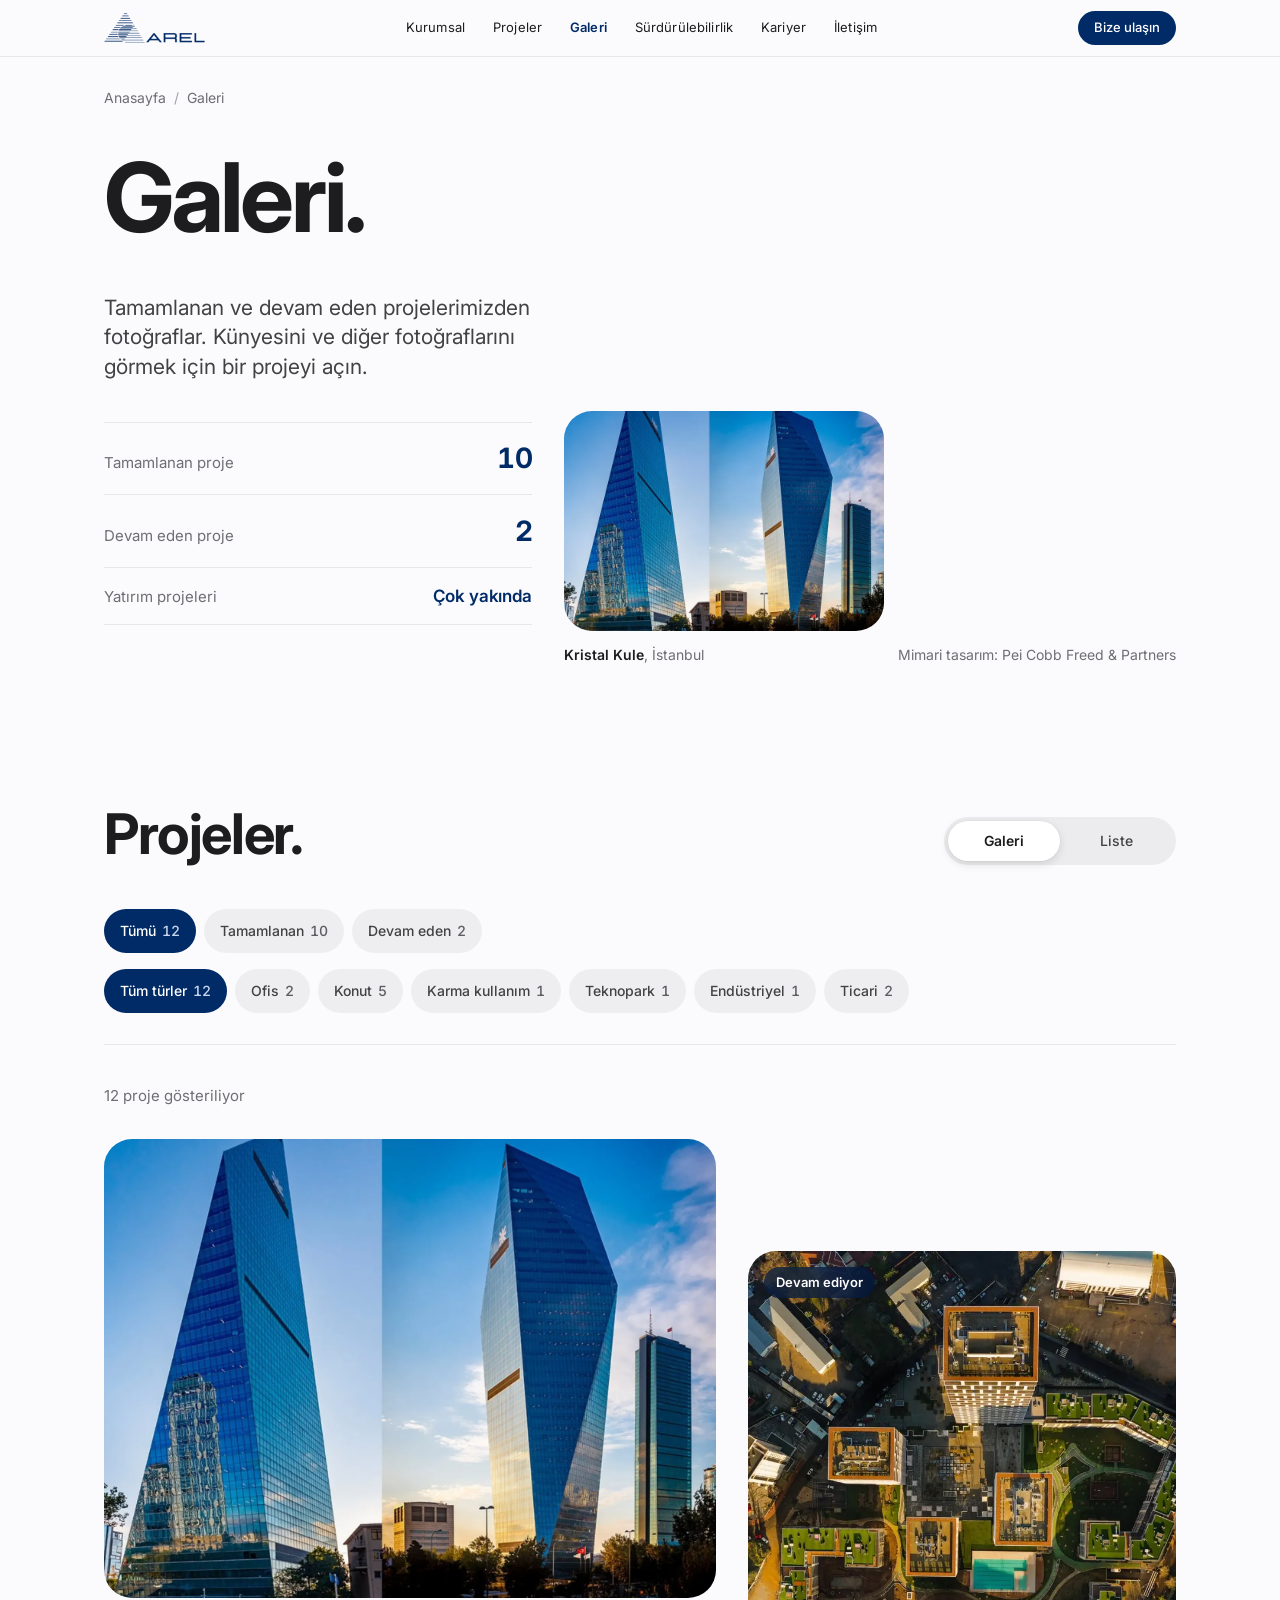
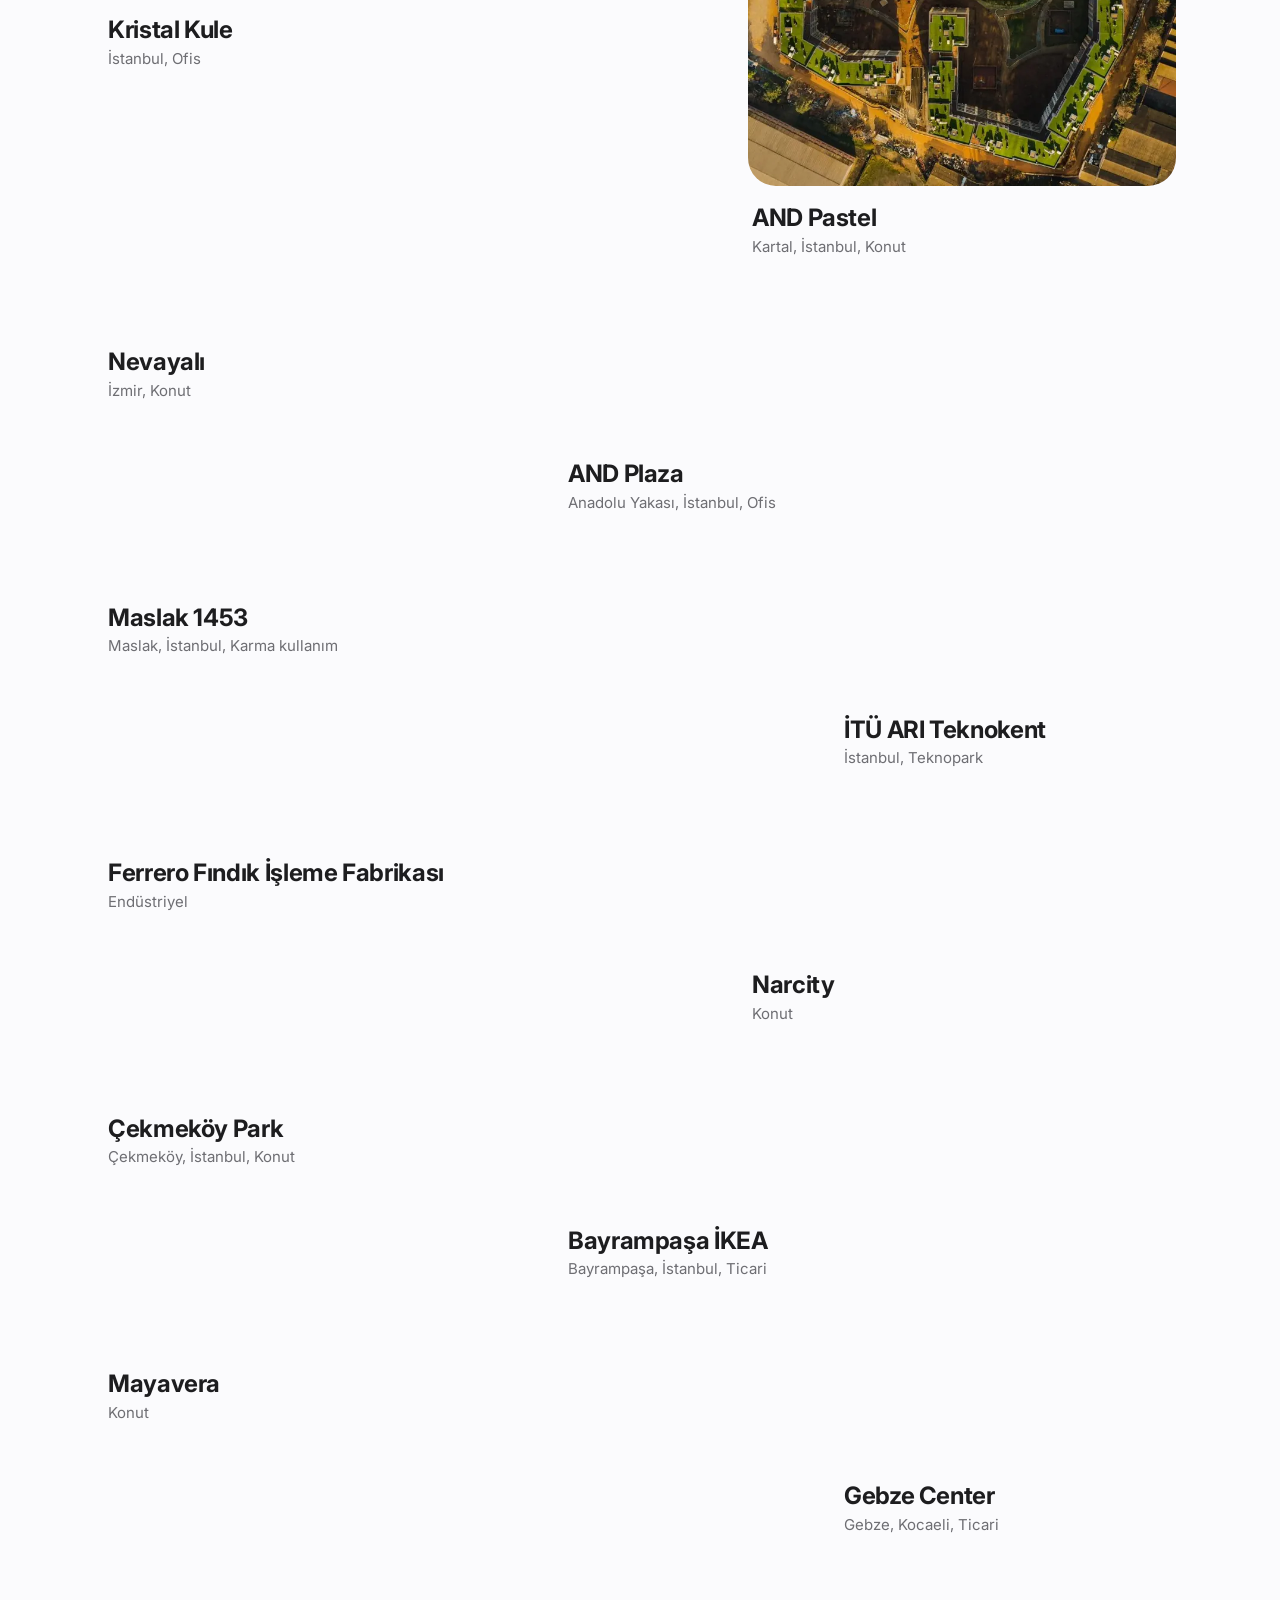
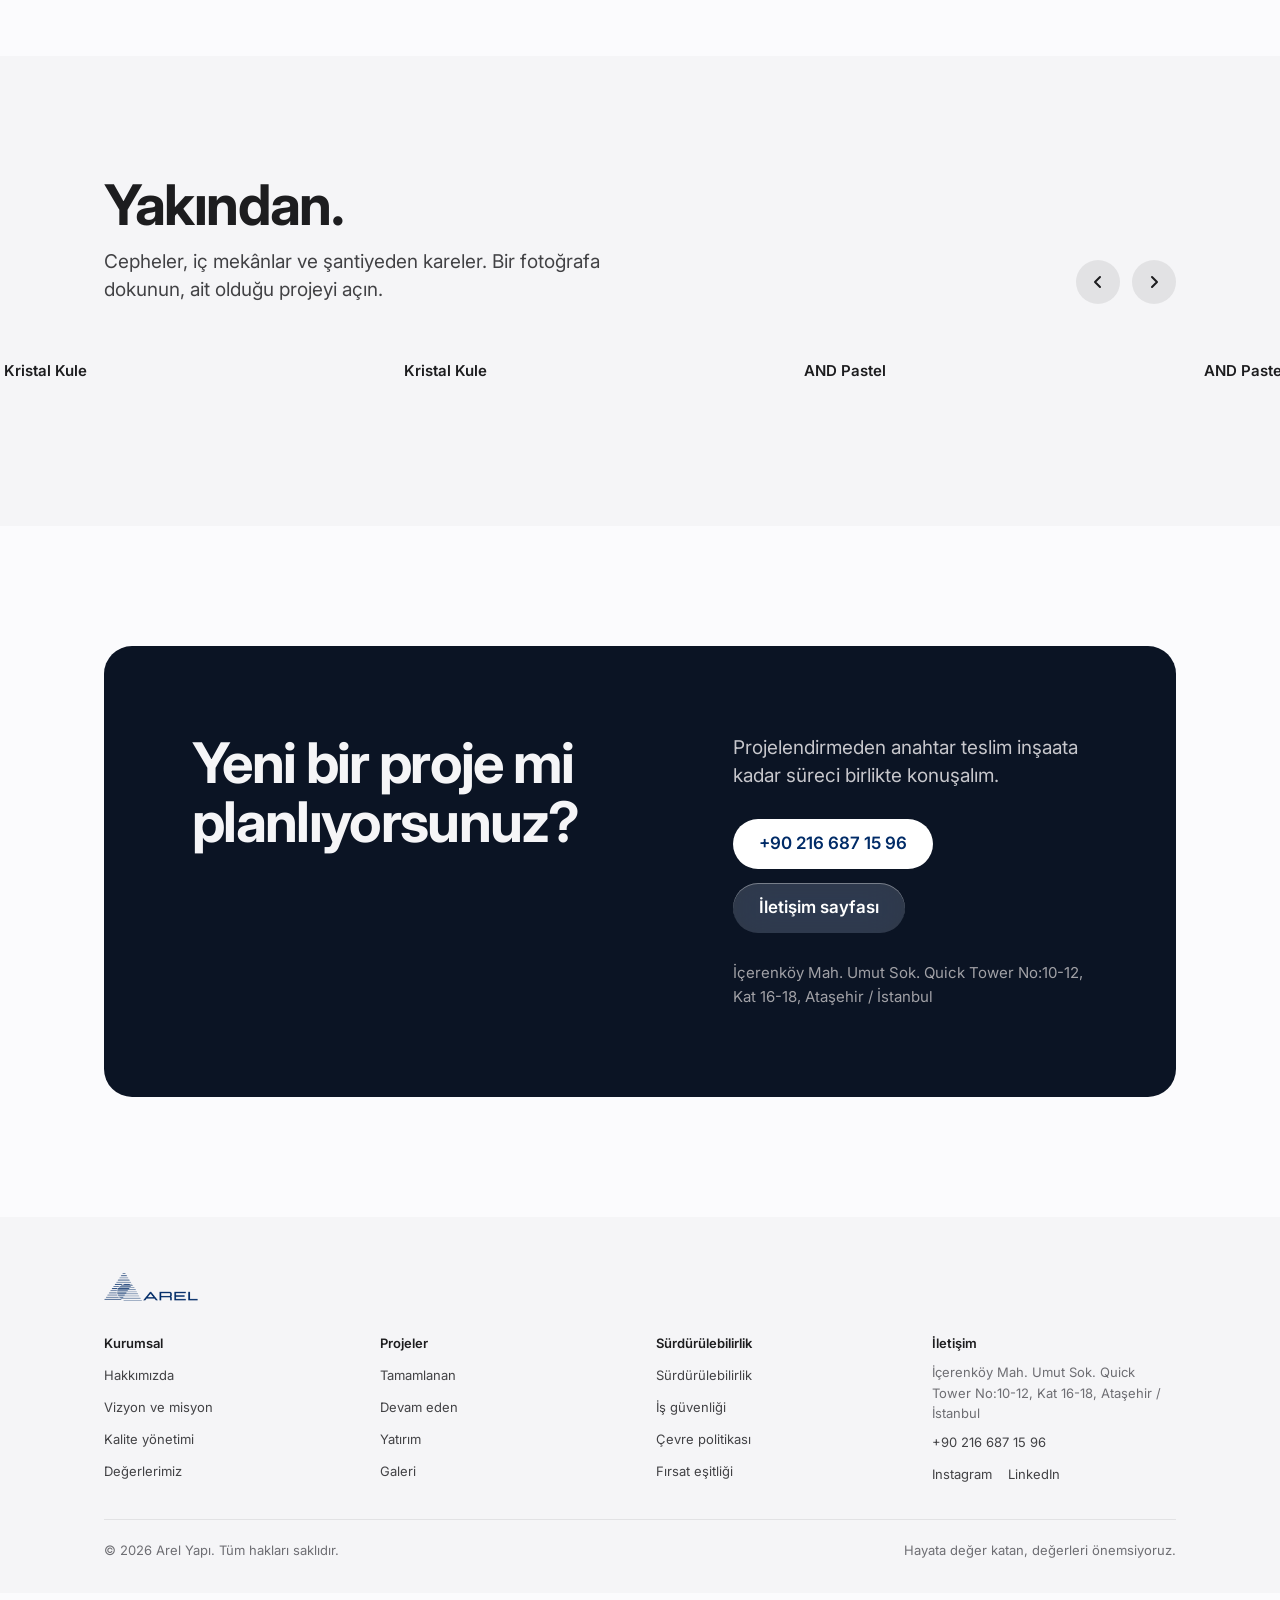
==== galeri/index.html @ bcb10699 "Add files via upload" ====
<!DOCTYPE html>
<html lang="tr">
<head>
<meta charset="UTF-8">
<meta name="viewport" content="width=device-width, initial-scale=1">
<title>Galeri | Arel Yapı</title>
<meta name="description" content="Arel Yapı'nın tamamlanan ve devam eden projelerinden fotoğraflar ve proje künyeleri: Kristal Kule, AND Plaza, AND Pastel, Nevayalı ve daha fazlası.">
<link rel="canonical" href="https://www.arelyapi.net/galeri/">
<meta name="theme-color" content="#fbfbfd">
<meta property="og:type" content="website">
<meta property="og:locale" content="tr_TR">
<meta property="og:site_name" content="Arel Yapı">
<meta property="og:title" content="Galeri | Arel Yapı">
<meta property="og:description" content="Tamamlanan ve devam eden projelerimizden fotoğraflar ve künyeler.">
<meta property="og:url" content="https://www.arelyapi.net/galeri/">
<meta property="og:image" content="https://www.arelyapi.net/assets/img/kristal-kule-1600.jpg">
<meta name="twitter:card" content="summary_large_image">
<link rel="icon" href="https://arelyapi.net/wp-content/uploads/2025/02/cropped-1-fotor-bg-remover-2025022414462-270x270.png">
<link rel="preconnect" href="https://fonts.googleapis.com">
<link rel="preconnect" href="https://fonts.gstatic.com" crossorigin>
<link rel="preconnect" href="https://www.arelyapi.net">
<link href="https://fonts.googleapis.com/css2?family=Inter:wght@400;500;600;700&display=swap" rel="stylesheet">
<link rel="stylesheet" href="../assets/css/arel.css">
<script type="application/ld+json">
{
  "@context": "https://schema.org",
  "@graph": [
    {
      "@type": "CollectionPage",
      "name": "Galeri",
      "url": "https://www.arelyapi.net/galeri/",
      "inLanguage": "tr-TR",
      "isPartOf": { "@id": "https://www.arelyapi.net/#website" },
      "about": { "@id": "https://www.arelyapi.net/#org" }
    },
    {
      "@type": "BreadcrumbList",
      "itemListElement": [
        { "@type": "ListItem", "position": 1, "name": "Anasayfa", "item": "https://www.arelyapi.net/" },
        { "@type": "ListItem", "position": 2, "name": "Galeri", "item": "https://www.arelyapi.net/galeri/" }
      ]
    }
  ]
}
</script>
</head>
<body data-root="../">
<a class="skip" href="#projeler">Projelere geç</a>

<header class="site-header">
  <div class="wrap bar">
    <a class="brand" href="../index.html"><img src="../assets/img/logo.png" srcset="../assets/img/logo.png 1x, ../assets/img/logo@2x.png 2x" width="101" height="30" alt="Arel Yapı anasayfa"></a>
    <nav class="nav-links" aria-label="Ana menü">
      <a href="../about-us/index.html">Kurumsal</a>
      <a href="../projeler/index.html">Projeler</a>
      <a href="index.html" aria-current="page">Galeri</a>
      <a href="../surdurulebilirlik/index.html">Sürdürülebilirlik</a>
      <a href="../ilk-adim-programi/index.html">Kariyer</a>
      <a href="../about-us/contact/index.html">İletişim</a>
    </nav>
    <div class="nav-end">
      <a class="pill" href="../about-us/contact/index.html">Bize ulaşın</a>
      <button type="button" class="menu-btn" aria-expanded="false" aria-controls="mobil-menu" aria-label="Menüyü aç">
        <svg class="burger" width="20" height="20" viewBox="0 0 20 20" fill="none" stroke="currentColor" stroke-width="1.8" stroke-linecap="round" aria-hidden="true"><path d="M3 7h14M3 13h14"/></svg>
        <svg class="x" width="20" height="20" viewBox="0 0 20 20" fill="none" stroke="currentColor" stroke-width="1.8" stroke-linecap="round" aria-hidden="true"><path d="M5 5l10 10M15 5 5 15"/></svg>
      </button>
    </div>
  </div>
  <nav class="mobile-menu" id="mobil-menu" aria-label="Mobil menü" hidden>
    <a href="../about-us/index.html">Kurumsal</a>
    <a href="../projeler/index.html">Projeler</a>
    <a href="index.html" aria-current="page">Galeri</a>
    <a href="../surdurulebilirlik/index.html">Sürdürülebilirlik</a>
    <a href="../ilk-adim-programi/index.html">Kariyer</a>
    <a href="../about-us/contact/index.html">İletişim</a>
  </nav>
</header>

<main>
  <nav class="wrap crumbs" aria-label="Sayfa konumu">
    <ol><li><a href="../index.html">Anasayfa</a></li><li aria-current="page">Galeri</li></ol>
  </nav>

  <!-- Giriş -->
  <section class="gallery-hero" aria-labelledby="galeri-baslik">
    <div class="wrap">
      <h1 id="galeri-baslik">Galeri.</h1>
      <div class="hero-grid">
        <div class="hero-text">
          <p class="lead">Tamamlanan ve devam eden projelerimizden fotoğraflar. Künyesini ve diğer fotoğraflarını görmek için bir projeyi açın.</p>
          <dl class="facts">
            <div><dt>Tamamlanan proje</dt><dd data-count="tamamlanan">10</dd></div>
            <div><dt>Devam eden proje</dt><dd data-count="devam">2</dd></div>
            <div><dt>Yatırım projeleri</dt><dd class="soon">Çok yakında</dd></div>
          </dl>
        </div>
        <figure class="hero-figure">
          <button type="button" class="work-btn" data-open="kristal-kule" aria-label="Kristal Kule projesinin künyesini açın">
            <span class="media hero-media">
              <picture>
                <source type="image/webp" srcset="../assets/img/kristal-kule-800.webp 800w, ../assets/img/kristal-kule-1600.webp 1600w" sizes="(min-width: 1120px) 640px, (min-width: 960px) 58vw, 100vw">
                <img src="../assets/img/kristal-kule-1600.jpg" width="1600" height="1348" alt="Kristal Kule'nin cam cepheli iki kulesi" fetchpriority="high">
              </picture>
              <span class="fallback"><b>Kristal Kule</b><span>[Görsel yüklenemedi]</span></span>
            </span>
          </button>
          <figcaption class="caption"><span><strong>Kristal Kule</strong>, İstanbul</span><span>Mimari tasarım: Pei Cobb Freed &amp; Partners</span></figcaption>
        </figure>
      </div>
    </div>
  </section>

  <!-- Projeler -->
  <section class="works-section" id="projeler" aria-labelledby="projeler-baslik">
    <div class="wrap">
      <div class="section-head" style="margin-bottom: 28px">
        <h2 id="projeler-baslik" class="section-title">Projeler.</h2>
        <div class="segmented" data-view="gallery" role="group" aria-label="Görünüm">
          <span class="thumb" aria-hidden="true"></span>
          <button type="button" data-view-btn="gallery" aria-pressed="true">Galeri</button>
          <button type="button" data-view-btn="list" aria-pressed="false">Liste</button>
        </div>
      </div>

      <div class="toolbar">
        <div class="chips" role="group" aria-label="Durum" id="status-chips"></div>
        <div class="chips" role="group" aria-label="Yapı türü" id="type-chips"></div>
      </div>

      <p class="status-line" id="status-line" aria-live="polite"></p>

      <div id="gallery-view" class="works"></div>

      <div id="list-view" hidden>
        <div class="index-wrap">
          <table class="index">
            <caption class="sr-only">Proje listesi</caption>
            <thead>
              <tr><th scope="col">Proje</th><th scope="col">Konum</th><th scope="col">Tür</th><th scope="col">İş ortağı</th><th scope="col">Durum</th></tr>
            </thead>
            <tbody id="index-body"></tbody>
          </table>
        </div>
      </div>

      <div id="empty" class="empty" hidden>
        <p>Bu seçime uyan proje yok.</p>
        <button type="button" class="pill" id="reset-filters">Filtreleri temizle</button>
      </div>

      <noscript>
        <ul>
          <li><a href="../projeler/kristal-kule/index.html">Kristal Kule</a></li>
          <li><a href="../projeler/and-pastel/index.html">AND Pastel</a></li>
          <li><a href="../projeler/nevayali/index.html">Nevayalı</a></li>
          <li><a href="../projeler/and-plaza/index.html">AND Plaza</a></li>
          <li><a href="../projeler/maslak-1453/index.html">Maslak 1453</a></li>
          <li><a href="../projeler/itu-ari-teknokent/index.html">İTÜ ARI Teknokent</a></li>
          <li><a href="../projeler/ferrero-findik-isleme-fabrikasi/index.html">Ferrero Fındık İşleme Fabrikası</a></li>
          <li><a href="../projeler/narcity/index.html">Narcity</a></li>
          <li><a href="../projeler/cekmekoy-park/index.html">Çekmeköy Park</a></li>
          <li><a href="../projeler/bayrampasa-ikea/index.html">Bayrampaşa İKEA</a></li>
          <li><a href="../projeler/mayavera/index.html">Mayavera</a></li>
          <li><a href="../projeler/gebze-center/index.html">Gebze Center</a></li>
        </ul>
      </noscript>
    </div>
  </section>

  <!-- Yakından -->
  <section class="closer" aria-labelledby="yakindan-baslik">
    <div class="wrap section-head closer-head">
      <div>
        <h2 id="yakindan-baslik" class="section-title reveal">Yakından.</h2>
        <p class="reveal">Cepheler, iç mekânlar ve şantiyeden kareler. Bir fotoğrafa dokunun, ait olduğu projeyi açın.</p>
      </div>
      <div class="arrows">
        <button type="button" class="arrow" data-scroll="-1" aria-label="Önceki fotoğraflar">
          <svg width="16" height="16" viewBox="0 0 16 16" fill="none" stroke="currentColor" stroke-width="2" stroke-linecap="round" stroke-linejoin="round" aria-hidden="true"><path d="M10 3 5 8l5 5"/></svg>
        </button>
        <button type="button" class="arrow" data-scroll="1" aria-label="Sonraki fotoğraflar">
          <svg width="16" height="16" viewBox="0 0 16 16" fill="none" stroke="currentColor" stroke-width="2" stroke-linecap="round" stroke-linejoin="round" aria-hidden="true"><path d="m6 3 5 5-5 5"/></svg>
        </button>
      </div>
    </div>
    <div class="strip" id="strip" tabindex="0" role="region" aria-label="Proje fotoğrafları, yatay kaydırılır"></div>
  </section>

  <!-- İletişim çağrısı -->
  <section class="section" aria-labelledby="cta-baslik">
    <div class="wrap">
      <div class="cta-box reveal">
        <h2 id="cta-baslik">Yeni bir proje mi planlıyorsunuz?</h2>
        <div class="cta-body">
          <p>Projelendirmeden anahtar teslim inşaata kadar süreci birlikte konuşalım.</p>
          <div class="cta-actions">
            <a class="btn btn-light" href="tel:+902166871596">+90 216 687 15 96</a>
            <a class="btn btn-ghost" href="../about-us/contact/index.html">İletişim sayfası</a>
          </div>
          <address class="cta-address">İçerenköy Mah. Umut Sok. Quick Tower No:10-12, Kat 16-18, Ataşehir / İstanbul</address>
        </div>
      </div>
    </div>
  </section>
</main>

<footer class="site-footer">
  <div class="wrap">
    <img class="logo" src="../assets/img/logo.png" srcset="../assets/img/logo.png 1x, ../assets/img/logo@2x.png 2x" width="94" height="28" alt="Arel Yapı" loading="lazy">
    <div class="foot-grid">
      <div><h2>Kurumsal</h2><a href="../about-us/index.html">Hakkımızda</a><a href="../about-us/vizyon-misyon/index.html">Vizyon ve misyon</a><a href="../kalite-yonetimi/index.html">Kalite yönetimi</a><a href="../degerlerimiz/index.html">Değerlerimiz</a></div>
      <div><h2>Projeler</h2><a href="../tamamlanan-projeler/index.html">Tamamlanan</a><a href="../devam-eden-projeler/index.html">Devam eden</a><a href="../yatirim-projeleri/index.html">Yatırım</a><a href="index.html">Galeri</a></div>
      <div><h2>Sürdürülebilirlik</h2><a href="../surdurulebilirlik/index.html">Sürdürülebilirlik</a><a href="../is-guvenligi/index.html">İş güvenliği</a><a href="../cevre-politikasi/index.html">Çevre politikası</a><a href="../firsat-esitligi/index.html">Fırsat eşitliği</a></div>
      <div><h2>İletişim</h2>
        <address>İçerenköy Mah. Umut Sok. Quick Tower No:10-12, Kat 16-18, Ataşehir / İstanbul</address>
        <a href="tel:+902166871596">+90 216 687 15 96</a>
        <!-- [Eksik: e-posta adresi] Sitede gizli olduğu için okunamadı. Ekleyin: <a href="mailto:...">...</a> -->
        <div class="foot-social"><a href="https://www.instagram.com/arelyapi_/" rel="noopener">Instagram</a><a href="https://tr.linkedin.com/company/arelyapi" rel="noopener">LinkedIn</a></div>
      </div>
    </div>
    <div class="foot-bottom"><span>© <span id="yil">2026</span> Arel Yapı. Tüm hakları saklıdır.</span><span>Hayata değer katan, değerleri önemsiyoruz.</span></div>
  </div>
</footer>

<!-- Liste görünümünde imlecin yanında beliren önizleme -->
<div class="peek" id="peek" aria-hidden="true"><img alt=""></div>

<!-- Proje künyesi -->
<dialog class="mono" id="mono" aria-labelledby="mono-title">
  <div class="mono-inner">
    <div class="mono-bar">
      <span class="mono-count" id="mono-count"></span>
      <div class="mono-ctrl">
        <button type="button" class="arrow" id="mono-prev" aria-label="Önceki proje">
          <svg width="16" height="16" viewBox="0 0 16 16" fill="none" stroke="currentColor" stroke-width="2" stroke-linecap="round" stroke-linejoin="round" aria-hidden="true"><path d="M10 3 5 8l5 5"/></svg>
        </button>
        <button type="button" class="arrow" id="mono-next" aria-label="Sonraki proje">
          <svg width="16" height="16" viewBox="0 0 16 16" fill="none" stroke="currentColor" stroke-width="2" stroke-linecap="round" stroke-linejoin="round" aria-hidden="true"><path d="m6 3 5 5-5 5"/></svg>
        </button>
        <button type="button" class="arrow" id="mono-close" aria-label="Kapat">
          <svg width="16" height="16" viewBox="0 0 16 16" fill="none" stroke="currentColor" stroke-width="2" stroke-linecap="round" aria-hidden="true"><path d="M4 4l8 8M12 4l-8 8"/></svg>
        </button>
      </div>
    </div>
    <div class="mono-body">
      <div class="mono-title">
        <h2 id="mono-title"></h2>
        <p id="mono-sub"></p>
      </div>
      <div class="mono-stage">
        <span class="media" id="mono-media">
          <img id="mono-img" alt="" decoding="async">
          <span class="fallback"><b id="mono-fallback"></b><span>[Görsel yüklenemedi]</span></span>
        </span>
        <div class="thumbs" id="mono-thumbs" role="group" aria-label="Projenin fotoğrafları"></div>
      </div>
      <div class="mono-cols">
        <p class="mono-desc" id="mono-desc"></p>
        <dl class="spec" id="mono-spec"></dl>
      </div>
      <a class="more mono-link" id="mono-link" href="../projeler/index.html"><span id="mono-link-text">Proje sayfasına gidin</span>
        <svg width="14" height="14" viewBox="0 0 14 14" fill="none" stroke="currentColor" stroke-width="1.8" stroke-linecap="round" stroke-linejoin="round" aria-hidden="true"><path d="M5 2.5 9.5 7 5 11.5"/></svg>
      </a>
    </div>
  </div>
</dialog>

<script src="../assets/js/site.js" defer></script>
<script src="../assets/js/projeler.js" defer></script>
<script src="../assets/js/galeri.js" defer></script>
</body>
</html>
---- assets/css/arel.css ----
/* ==========================================================================
   Arel Yapı — ortak stil dosyası
   Anasayfa (index.html) ve Galeri (galeri/index.html) bu dosyayı kullanır.
   Bölümler: 1 Değişkenler · 2 Temel · 3 Header · 4 Ortak parçalar
             5 Anasayfa · 6 Galeri · 7 Footer · 8 Hareket tercihleri
   ========================================================================== */

/* 1. Değişkenler -------------------------------------------------------- */
:root {
  --bg: #fbfbfd;
  --surface: #f5f5f7;
  --card: #ffffff;
  --ink: #1d1d1f;
  --ink-2: #424245;
  --muted: #6e6e73;
  --line: rgba(0, 0, 0, .08);
  --navy: #002b67;          /* Arel logosundaki lacivert */
  --navy-deep: #001a40;
  --link: #0b4a9e;
  --night: #0b1424;
  --on-dark: #f5f5f7;
  --on-dark-2: #a1a1a6;
  --link-on-dark: #6cb4ff;
  --radius-lg: 28px;
  --radius-md: 18px;
  --ease: cubic-bezier(.2, .8, .2, 1);
  --wrap: 1120px;
  --header-h: 56px;
  --font: -apple-system, BlinkMacSystemFont, "SF Pro Text", "Inter", system-ui, sans-serif;
}

/* 2. Temel -------------------------------------------------------------- */
*, *::before, *::after { box-sizing: border-box; }
[hidden] { display: none !important; }
html { scroll-behavior: smooth; -webkit-text-size-adjust: 100%; }
body {
  margin: 0;
  background: var(--bg);
  color: var(--ink);
  font-family: var(--font);
  font-size: 17px;
  line-height: 1.47;
  -webkit-font-smoothing: antialiased;
  -webkit-tap-highlight-color: rgba(0, 43, 103, .12);
}
img, picture { display: block; max-width: 100%; }
img { height: auto; }
a { color: var(--link); text-decoration: none; }
a:hover { color: var(--navy); text-decoration: underline; }
button { font: inherit; color: inherit; touch-action: manipulation; }
h1, h2, h3 { text-wrap: balance; }
p { text-wrap: pretty; }
:focus-visible { outline: 3px solid rgba(11, 74, 158, .55); outline-offset: 3px; border-radius: 6px; }
[id] { scroll-margin-top: calc(var(--header-h) + 16px); }
.wrap { max-width: var(--wrap); margin: 0 auto; padding: 0 24px; }
.sr-only { position: absolute; width: 1px; height: 1px; padding: 0; margin: -1px; overflow: hidden; clip: rect(0 0 0 0); white-space: nowrap; border: 0; }
.skip { position: absolute; left: 16px; top: -64px; z-index: 100; background: var(--navy); color: #fff; padding: 12px 18px; border-radius: 999px; }
.skip:focus { top: 12px; color: #fff; }

/* 3. Header ------------------------------------------------------------- */
.site-header {
  position: sticky; top: 0; z-index: 40;
  background: rgba(251, 251, 253, .72);
  -webkit-backdrop-filter: saturate(180%) blur(24px);
  backdrop-filter: saturate(180%) blur(24px);
  box-shadow: 0 1px 0 var(--line);
}
.site-header .bar { height: var(--header-h); display: flex; align-items: center; justify-content: space-between; gap: 24px; }
.brand { display: flex; align-items: center; min-height: 44px; }
.brand img { width: 101px; height: 30px; }
.nav-links { display: flex; align-items: center; gap: 28px; font-size: 13px; letter-spacing: .01em; }
.nav-links a { color: var(--ink); }
.nav-links a[aria-current="page"] { color: var(--navy); font-weight: 600; }
.nav-end { display: flex; align-items: center; gap: 8px; }
.menu-btn { display: none; width: 44px; height: 44px; border: 0; border-radius: 50%; background: transparent; place-items: center; cursor: pointer; }
.menu-btn:hover { background: rgba(0, 0, 0, .06); }
.menu-btn .x { display: none; }
.menu-btn[aria-expanded="true"] .x { display: block; }
.menu-btn[aria-expanded="true"] .burger { display: none; }
.mobile-menu { border-top: 1px solid var(--line); padding: 8px 24px 24px; }
.mobile-menu a { display: flex; align-items: center; min-height: 52px; font-size: 21px; font-weight: 600; letter-spacing: -.01em; color: var(--ink); box-shadow: inset 0 -1px 0 var(--line); }
.mobile-menu a[aria-current="page"] { color: var(--navy); }
.mobile-menu a:hover { text-decoration: none; color: var(--navy); }
@media (max-width: 820px) {
  .nav-links, .nav-end .pill { display: none; }
  .menu-btn { display: grid; }
}
@media (min-width: 821px) { .mobile-menu { display: none !important; } }
@media (prefers-reduced-transparency: reduce) {
  .site-header { background: var(--bg); -webkit-backdrop-filter: none; backdrop-filter: none; }
}
@media (prefers-contrast: more) { .site-header { background: #fff; box-shadow: 0 1px 0 var(--ink); } }

/* 4. Ortak parçalar ----------------------------------------------------- */
.pill {
  display: inline-flex; align-items: center; justify-content: center;
  min-height: 34px; padding: 0 16px; border: 0; border-radius: 999px;
  background: var(--navy); color: #fff; font-size: 13px; font-weight: 500; cursor: pointer;
  transition: transform 120ms ease-out, background-color 200ms ease;
}
.pill:hover { background: var(--navy-deep); color: #fff; text-decoration: none; }
.pill:active { transform: scale(.96); }
.btn {
  display: inline-flex; align-items: center; min-height: 50px; padding: 0 26px;
  border-radius: 999px; font-size: 17px; font-weight: 600;
  transition: transform 120ms ease-out, background-color 200ms ease;
}
.btn:hover { text-decoration: none; }
.btn:active { transform: scale(.96); }
.btn-light { background: #fff; color: var(--navy); }
.btn-light:hover { background: #e8edf6; color: var(--navy); }
.btn-navy { background: var(--navy); color: #fff; }
.btn-navy:hover { background: var(--navy-deep); color: #fff; }
.btn-ghost { background: rgba(255, 255, 255, .16); color: #fff; box-shadow: inset 0 1px 0 rgba(255, 255, 255, .35);
  -webkit-backdrop-filter: saturate(180%) blur(20px); backdrop-filter: saturate(180%) blur(20px); }
.btn-ghost:hover { background: rgba(255, 255, 255, .26); color: #fff; }
.more { display: inline-flex; align-items: center; gap: 4px; min-height: 44px; font-size: 17px; font-weight: 500; }
.more svg { flex: none; }
.section { padding: 120px 0; }
.section-title { margin: 0; font-size: clamp(36px, 5vw, 56px); line-height: 1.07; letter-spacing: -.025em; font-weight: 700; }
.section-head { display: flex; flex-wrap: wrap; align-items: flex-end; justify-content: space-between; gap: 24px; margin-bottom: 40px; }
.lead { margin: 0; font-size: 21px; line-height: 1.42; color: var(--ink-2); max-width: 30em; }
.media { display: block; position: relative; overflow: hidden; border-radius: var(--radius-lg); background: var(--night); }
.media img { width: 100%; height: 100%; object-fit: cover; }
.media picture, .tile-img picture, .hero-bg picture { width: 100%; height: 100%; }
.fallback { position: absolute; inset: 0; display: none; flex-direction: column; align-items: center; justify-content: center; gap: 8px; padding: 24px; text-align: center; color: #dbe6ff; background: linear-gradient(160deg, #13233f, #0b1424); }
.fallback b { font-size: 28px; letter-spacing: -.02em; color: #fff; }
.fallback span { font-size: 14px; }
.media.is-broken img { display: none; }
.media.is-broken .fallback { display: flex; }
.arrow { width: 44px; height: 44px; border-radius: 50%; border: 0; background: rgba(0, 0, 0, .08); display: grid; place-items: center; cursor: pointer; transition: background-color 200ms ease, transform 120ms ease-out; }
.arrow:hover { background: rgba(0, 0, 0, .14); }
.arrow:active { transform: scale(.94); }
.tile { display: flex; flex-direction: column; border-radius: var(--radius-lg); overflow: hidden; background: var(--card); box-shadow: 0 2px 12px rgba(0, 0, 0, .05); color: var(--ink); transition: transform 500ms var(--ease), box-shadow 500ms var(--ease); }
a.tile:hover { text-decoration: none; color: var(--ink); transform: translateY(-6px); box-shadow: 0 32px 64px rgba(0, 0, 0, .14); }
.tile .tile-img { aspect-ratio: 4 / 3; overflow: hidden; background: var(--night); }
.tile .tile-img img { width: 100%; height: 100%; object-fit: cover; transition: transform 900ms var(--ease); }
a.tile:hover .tile-img img { transform: scale(1.06); }
.tile .tile-body { padding: 28px 32px 32px; display: flex; flex-direction: column; gap: 8px; }
.tile .tile-title { font-size: 24px; font-weight: 700; letter-spacing: -.015em; line-height: 1.2; }
.tile .tile-text { font-size: 17px; line-height: 1.5; color: var(--muted); }
.tile .tile-count { font-size: 15px; font-weight: 600; color: var(--navy); font-variant-numeric: tabular-nums; }
.grid-3 { display: grid; grid-template-columns: repeat(auto-fit, minmax(280px, 1fr)); gap: 24px; }

/* 5. Anasayfa ----------------------------------------------------------- */
.home-hero { position: relative; margin-top: calc(var(--header-h) * -1); height: min(860px, 100svh); min-height: 560px; overflow: hidden; background: var(--night); color: #fff; }
.home-hero .hero-bg { position: absolute; inset: 0; }
.home-hero .hero-bg img { width: 100%; height: 100%; object-fit: cover; object-position: center 40%; }
.home-hero .shade { position: absolute; inset: 0; background: linear-gradient(90deg, rgba(4, 12, 28, .62) 0%, rgba(4, 12, 28, .28) 45%, rgba(4, 12, 28, 0) 70%), linear-gradient(180deg, rgba(4, 12, 28, .25) 0%, rgba(0, 0, 0, 0) 30%, rgba(4, 12, 28, .82) 100%); }
.home-hero h1, .home-hero p { text-shadow: 0 1px 24px rgba(0, 0, 0, .25); }
.home-hero .hero-content { position: relative; height: 100%; display: flex; flex-direction: column; justify-content: flex-end; gap: 20px; padding-bottom: 88px; }
.home-hero h1 { margin: 0; max-width: 13ch; font-size: clamp(44px, 7vw, 92px); line-height: 1.02; letter-spacing: -.035em; font-weight: 700; }
.home-hero p { margin: 0; max-width: 30em; font-size: clamp(18px, 1.6vw, 21px); line-height: 1.42; color: #e8e8ed; }
.home-hero .actions { margin-top: 12px; display: flex; flex-wrap: wrap; align-items: center; gap: 14px; }

.tabs { position: relative; display: grid; grid-template-columns: repeat(4, 132px); padding: 4px; border-radius: 999px; background: rgba(0, 0, 0, .06); }
.tabs-scroll { max-width: 100%; overflow-x: auto; scrollbar-width: none; }
.tabs-scroll::-webkit-scrollbar { display: none; }
.tabs .thumb { position: absolute; top: 4px; left: 4px; width: 132px; height: 40px; border-radius: 999px; background: #fff; box-shadow: 0 3px 10px rgba(0, 0, 0, .12), 0 0 0 .5px rgba(0, 0, 0, .04); transition: transform 450ms cubic-bezier(.25, 1, .35, 1); }
.tabs button { position: relative; z-index: 1; min-height: 40px; padding: 0 8px; border: 0; border-radius: 999px; background: transparent; font-size: 14px; font-weight: 500; color: var(--ink-2); white-space: nowrap; cursor: pointer; transition: color 200ms ease; }
.tabs button[aria-selected="true"] { color: var(--ink); font-weight: 600; }
.feature { display: grid; grid-template-columns: repeat(auto-fit, minmax(320px, 1fr)); gap: 24px; align-items: stretch; }
.feature-text { border-radius: var(--radius-lg); background: var(--card); box-shadow: 0 2px 12px rgba(0, 0, 0, .05); padding: clamp(28px, 4vw, 48px); display: grid; min-height: 460px; }
.feature-text .panel, .feature-media .panel { grid-area: 1 / 1; }
.feature-text .panel { display: flex; flex-direction: column; gap: 16px; }
.feature-text .meta { font-size: 15px; font-weight: 600; color: var(--muted); }
.feature-text h3 { margin: 0; font-size: clamp(34px, 4vw, 44px); line-height: 1.08; letter-spacing: -.03em; font-weight: 700; }
.feature-text p { margin: 0; font-size: 19px; line-height: 1.47; color: var(--ink-2); }
.feature-text .spacer { flex-grow: 1; }
.feature-media { position: relative; display: grid; border-radius: var(--radius-lg); overflow: hidden; min-height: 460px; background: var(--night); }
.feature-media .panel { position: relative; }
.feature-media img { position: absolute; inset: 0; width: 100%; height: 100%; object-fit: cover; }
.panel[hidden] { display: block !important; visibility: hidden; opacity: 0; }
.feature-text .panel[hidden] { display: flex !important; }
.feature .panel { transition: opacity 450ms ease, transform 700ms var(--ease), visibility 0s linear 0s; }
.feature .panel[hidden] { transition: opacity 300ms ease, transform 700ms var(--ease), visibility 0s linear 300ms; }
.feature-text .panel[hidden] { transform: translateY(16px); }
.feature-media .panel[hidden] { transform: scale(1.04); }

.dark { background: #000; color: var(--on-dark); }
.dark a { color: var(--link-on-dark); }
.dark a:hover { color: #a3d0ff; }
.values .kicker { margin: 0 0 14px; font-size: 21px; font-weight: 600; color: var(--on-dark-2); }
.values h2 { margin: 0; max-width: 16ch; font-size: clamp(40px, 6vw, 76px); line-height: 1.04; letter-spacing: -.035em; font-weight: 700; }
.values .grid-3 { margin-top: 72px; gap: 40px; }
.values .value { display: flex; flex-direction: column; gap: 10px; padding-top: 24px; box-shadow: inset 0 1px 0 rgba(255, 255, 255, .18); }
.values .value h3 { margin: 0; font-size: 21px; font-weight: 600; letter-spacing: -.01em; }
.values .value p { margin: 0; font-size: 17px; line-height: 1.5; color: var(--on-dark-2); }
.values .more { margin-top: 48px; }

.service { border-radius: var(--radius-lg); background: var(--card); box-shadow: 0 2px 12px rgba(0, 0, 0, .05); padding: clamp(28px, 4vw, 48px); display: flex; flex-direction: column; gap: 20px; }
.service .meta { font-size: 15px; font-weight: 600; color: var(--navy); }
.service h3 { margin: 0; font-size: 32px; line-height: 1.12; letter-spacing: -.02em; font-weight: 700; }
.service ul { margin: 0; padding: 0; list-style: none; font-size: 17px; line-height: 1.47; color: var(--ink-2); }
.service li { padding: 14px 0; box-shadow: inset 0 -1px 0 var(--line); }
.service li:last-child { box-shadow: none; }
.bg-surface { background: var(--surface); }
.partners { margin: 0; padding: 0; list-style: none; display: grid; grid-template-columns: repeat(auto-fit, minmax(150px, 1fr)); gap: 16px; }
.partners li { min-height: 96px; border-radius: 20px; background: var(--surface); display: flex; align-items: center; justify-content: center; padding: 16px; text-align: center; font-size: 17px; font-weight: 600; color: var(--ink-2); }
.partners-note { margin: 20px 0 0; font-size: 15px; color: var(--muted); }

/* 6. Galeri ------------------------------------------------------------- */
.crumbs { padding-top: 32px; font-size: 14px; color: var(--muted); }
.crumbs ol { margin: 0; padding: 0; list-style: none; display: flex; gap: 8px; }
.crumbs li + li::before { content: "/"; margin-right: 8px; color: #a1a1a6; }
.crumbs a { color: var(--muted); }
.gallery-hero { padding: 40px 0 0; }
.gallery-hero h1 { margin: 0; font-size: clamp(48px, 8vw, 96px); line-height: 1; letter-spacing: -.04em; font-weight: 700; }
.hero-grid { margin-top: 48px; display: grid; grid-template-columns: minmax(0, 1fr); gap: 48px 32px; align-items: end; }
.hero-text { display: flex; flex-direction: column; gap: 40px; }
.hero-figure { margin: 0; }
@media (min-width: 960px) { .hero-grid { grid-template-columns: repeat(12, minmax(0, 1fr)); } .hero-text { grid-column: span 5; padding-bottom: 40px; } .hero-figure { grid-column: span 7; } }
.facts { margin: 0; display: flex; flex-direction: column; }
.facts div { display: flex; justify-content: space-between; align-items: baseline; gap: 16px; padding: 16px 0; box-shadow: inset 0 -1px 0 var(--line); }
.facts div:first-child { box-shadow: inset 0 1px 0 var(--line), inset 0 -1px 0 var(--line); }
.facts dt { font-size: 15px; color: var(--muted); }
.facts dd { margin: 0; font-size: 28px; font-weight: 700; letter-spacing: -.02em; color: var(--navy); font-variant-numeric: tabular-nums; }
.facts dd.soon { font-size: 17px; font-weight: 600; }
.hero-media { aspect-ratio: 16 / 11; }
.caption { margin-top: 14px; display: flex; flex-wrap: wrap; justify-content: space-between; gap: 4px 16px; font-size: 14px; color: var(--muted); }
.caption strong { color: var(--ink); font-weight: 600; }

.works-section { padding: 140px 0 120px; }
.toolbar { display: flex; flex-wrap: wrap; align-items: center; justify-content: space-between; gap: 16px; padding: 16px 0 32px; margin-bottom: 40px; box-shadow: inset 0 -1px 0 var(--line); }
.chips { display: flex; flex-wrap: wrap; gap: 8px; }
.chip { min-height: 44px; padding: 0 16px; border-radius: 999px; border: 0; background: rgba(0, 0, 0, .05); color: var(--ink-2); font-size: 14px; font-weight: 500; cursor: pointer; transition: background-color 200ms ease, color 200ms ease, transform 120ms ease-out; }
.chip:hover { background: rgba(0, 0, 0, .09); color: var(--ink); }
.chip:active { transform: scale(.96); }
.chip[aria-pressed="true"] { background: var(--navy); color: #fff; }
.chip .n { margin-left: 6px; font-variant-numeric: tabular-nums; color: #5c5c61; }
.chip[aria-pressed="true"] .n { color: #c9d6ee; }
.segmented { position: relative; display: grid; grid-template-columns: repeat(2, 112px); padding: 4px; border-radius: 999px; background: rgba(0, 0, 0, .06); }
.segmented .thumb { position: absolute; top: 4px; left: 4px; width: 112px; height: 40px; border-radius: 999px; background: #fff; box-shadow: 0 3px 10px rgba(0, 0, 0, .12), 0 0 0 .5px rgba(0, 0, 0, .04); transition: transform 450ms cubic-bezier(.25, 1, .35, 1); }
.segmented[data-view="list"] .thumb { transform: translateX(100%); }
.segmented button { position: relative; z-index: 1; min-height: 40px; border: 0; background: transparent; border-radius: 999px; font-size: 14px; font-weight: 500; color: var(--ink-2); cursor: pointer; }
.segmented button[aria-pressed="true"] { color: var(--ink); font-weight: 600; }
.status-line { margin: 0 0 32px; font-size: 15px; color: var(--muted); }

.works { display: grid; grid-template-columns: minmax(0, 1fr); gap: 56px 32px; align-items: start; }
@media (min-width: 880px) {
  .works { grid-template-columns: repeat(12, minmax(0, 1fr)); row-gap: 72px; }
  .work { grid-column: span 12; }
  .work.s4 { grid-column: span 4; } .work.s5 { grid-column: span 5; }
  .work.s7 { grid-column: span 7; } .work.s8 { grid-column: span 8; }
  .work.drop { margin-top: 112px; }
}
.work-btn { display: flex; flex-direction: column; gap: 18px; width: 100%; padding: 0; border: 0; background: none; text-align: left; cursor: pointer; border-radius: var(--radius-lg); }
.work-btn .media { transition: box-shadow 500ms var(--ease), transform 500ms var(--ease); }
.work-btn .media img { transition: transform 900ms var(--ease); }
.work-btn:hover .media { transform: translateY(-6px); box-shadow: 0 32px 64px rgba(0, 0, 0, .14); }
.work-btn:hover .media img { transform: scale(1.05); }
.badge { position: absolute; top: 16px; left: 16px; padding: 6px 12px; border-radius: 999px; font-size: 13px; font-weight: 600; color: #fff; background: rgba(0, 26, 64, .72); -webkit-backdrop-filter: blur(12px); backdrop-filter: blur(12px); }
.work-meta { display: flex; flex-direction: column; gap: 4px; padding: 0 4px; }
.work-name { display: block; font-size: 24px; line-height: 1.15; letter-spacing: -.015em; font-weight: 700; color: var(--ink); }
.work-place { display: block; font-size: 15px; color: var(--muted); }
.work-btn:hover .work-name { color: var(--navy); }

.index-wrap { overflow-x: auto; border-radius: var(--radius-md); background: var(--card); box-shadow: 0 2px 12px rgba(0, 0, 0, .05); }
.index { width: 100%; border-collapse: collapse; min-width: 760px; font-size: 15px; }
.index th { padding: 16px 20px; text-align: left; font-size: 13px; font-weight: 600; color: var(--muted); box-shadow: inset 0 -1px 0 var(--line); }
.index td { padding: 0; box-shadow: inset 0 -1px 0 var(--line); color: var(--ink-2); }
.index tr:last-child td { box-shadow: none; }
.index td > span, .index td > button { display: flex; align-items: center; min-height: 64px; padding: 0 20px; }
.index td > button { width: 100%; border: 0; background: none; text-align: left; cursor: pointer; font-size: 17px; font-weight: 600; color: var(--ink); }
.index tbody tr { cursor: pointer; transition: background-color 160ms ease; }
.index tbody tr:hover { background: var(--surface); }
.index tbody tr:hover td > button { color: var(--navy); }
.dot { display: inline-block; width: 8px; height: 8px; border-radius: 50%; margin-right: 8px; background: #9aa3ae; }
.dot.live { background: #1f8a4c; }
.peek { position: fixed; z-index: 60; width: 280px; aspect-ratio: 4 / 3; border-radius: var(--radius-md); overflow: hidden; pointer-events: none; opacity: 0; transform: translate(24px, -50%) scale(.96); transition: opacity 180ms ease, transform 240ms var(--ease); box-shadow: 0 24px 48px rgba(0, 0, 0, .18); background: var(--night); }
.peek.on { opacity: 1; transform: translate(24px, -50%) scale(1); }
.peek img { width: 100%; height: 100%; object-fit: cover; }
.empty { padding: 64px 24px; text-align: center; color: var(--muted); border-radius: var(--radius-lg); background: var(--surface); }
.empty button { margin-top: 16px; }

.closer { padding: 120px 0; background: var(--surface); }
.closer-head p { margin: 12px 0 0; font-size: 19px; color: var(--ink-2); max-width: 30em; }
.arrows { display: flex; gap: 12px; }
.strip { display: flex; gap: 20px; overflow-x: auto; scroll-snap-type: x mandatory; overscroll-behavior-x: contain; padding: 4px max(24px, calc((100% - var(--wrap)) / 2 + 24px)) 24px; scrollbar-width: none; }
.strip::-webkit-scrollbar { display: none; }
.shot { flex: 0 0 auto; width: clamp(260px, 30vw, 380px); scroll-snap-align: start; border: 0; padding: 0; background: none; text-align: left; cursor: pointer; display: flex; flex-direction: column; gap: 12px; border-radius: var(--radius-lg); }
.shot .media { aspect-ratio: 4 / 5; }
.shot .media img { transition: transform 900ms var(--ease); }
.shot:hover .media img { transform: scale(1.05); }
.shot .t { font-size: 15px; font-weight: 600; color: var(--ink); padding: 0 4px; }

.cta-box { border-radius: var(--radius-lg); background: var(--night); color: var(--on-dark); padding: clamp(32px, 7vw, 88px); display: grid; grid-template-columns: minmax(0, 1fr); gap: 32px; }
.cta-box h2 { margin: 0; font-size: clamp(36px, 5vw, 56px); line-height: 1.05; letter-spacing: -.03em; font-weight: 700; max-width: 14ch; }
.cta-body { display: flex; flex-direction: column; gap: 28px; }
@media (min-width: 960px) { .cta-box { grid-template-columns: repeat(12, minmax(0, 1fr)); gap: 40px 32px; } .cta-box h2 { grid-column: span 7; } .cta-body { grid-column: span 5; } }
.cta-body p { margin: 0; font-size: 19px; line-height: 1.5; color: #c7c7cc; }
.cta-actions { display: flex; flex-wrap: wrap; gap: 14px; }
.cta-address { font-style: normal; font-size: 15px; line-height: 1.6; color: var(--on-dark-2); }

dialog.mono { width: min(1080px, 100%); max-width: 100%; height: 100%; max-height: 100%; margin: 0 auto; padding: 0; border: 0; background: var(--bg); color: var(--ink); overflow: hidden; }
@media (min-width: 880px) { dialog.mono { height: calc(100% - 48px); max-height: calc(100% - 48px); margin: 24px auto; border-radius: var(--radius-lg); } }
dialog.mono::backdrop { background: rgba(0, 10, 26, .55); -webkit-backdrop-filter: blur(8px); backdrop-filter: blur(8px); }
dialog.mono[open] { animation: monoIn 420ms var(--ease) both; }
dialog.mono[open]::backdrop { animation: fade 300ms ease both; }
@keyframes monoIn { from { opacity: 0; transform: translateY(24px) scale(.98); } to { opacity: 1; transform: none; } }
@keyframes fade { from { opacity: 0; } to { opacity: 1; } }
.mono-inner { height: 100%; overflow-y: auto; overscroll-behavior: contain; }
.mono-bar { position: sticky; top: 0; z-index: 2; display: flex; align-items: center; justify-content: space-between; gap: 16px; padding: 12px 16px 12px 28px; background: rgba(251, 251, 253, .85); -webkit-backdrop-filter: saturate(180%) blur(20px); backdrop-filter: saturate(180%) blur(20px); box-shadow: 0 1px 0 var(--line); }
.mono-count { font-size: 14px; color: var(--muted); font-variant-numeric: tabular-nums; }
.mono-ctrl { display: flex; align-items: center; gap: 8px; }
.mono-body { padding: 32px clamp(20px, 4vw, 48px) 56px; display: flex; flex-direction: column; gap: 40px; }
.mono-title { display: flex; flex-direction: column; gap: 8px; }
.mono-title h2 { margin: 0; font-size: clamp(36px, 5vw, 56px); line-height: 1.05; letter-spacing: -.03em; font-weight: 700; }
.mono-title p { margin: 0; font-size: 17px; color: var(--muted); }
.mono-stage { display: flex; flex-direction: column; gap: 14px; }
.mono-stage .media { aspect-ratio: 16 / 10; }
.thumbs { display: flex; gap: 10px; flex-wrap: wrap; }
.thumbs button { width: 88px; height: 64px; padding: 0; border: 0; border-radius: 12px; overflow: hidden; cursor: pointer; opacity: .55; transition: opacity 200ms ease; background: var(--night); }
.thumbs button[aria-current="true"] { opacity: 1; box-shadow: 0 0 0 2px var(--bg), 0 0 0 4px var(--navy); }
.thumbs button:hover { opacity: .9; }
.thumbs img { width: 100%; height: 100%; object-fit: cover; }
.mono-cols { display: grid; grid-template-columns: minmax(0, 1fr); gap: 32px; }
.mono-desc { margin: 0; font-size: clamp(21px, 2.2vw, 26px); line-height: 1.42; letter-spacing: -.01em; }
.spec { margin: 0; border-radius: var(--radius-md); background: var(--card); box-shadow: 0 2px 12px rgba(0, 0, 0, .05); padding: 8px 24px; }
@media (min-width: 880px) { .mono-cols { grid-template-columns: repeat(12, minmax(0, 1fr)); } .mono-desc { grid-column: span 7; } .spec { grid-column: span 5; } }
.spec div { display: flex; justify-content: space-between; gap: 24px; padding: 14px 0; box-shadow: inset 0 -1px 0 var(--line); }
.spec div:last-child { box-shadow: none; }
.spec dt { font-size: 15px; color: var(--muted); flex: 0 0 auto; }
.spec dd { margin: 0; font-size: 15px; font-weight: 600; text-align: right; overflow-wrap: anywhere; }
.mono-link { align-self: flex-start; }

/* 7. Footer ------------------------------------------------------------- */
.site-footer { background: var(--surface); padding: 56px 0 32px; font-size: 13px; line-height: 1.6; color: var(--muted); }
.site-footer .logo { width: 94px; height: 28px; margin-bottom: 32px; }
.foot-grid { display: grid; grid-template-columns: repeat(auto-fit, minmax(160px, 1fr)); gap: 32px; padding-bottom: 32px; box-shadow: inset 0 -1px 0 var(--line); }
.foot-grid > div { display: flex; flex-direction: column; gap: 4px; }
.foot-grid h2 { margin: 0 0 4px; font-size: 13px; font-weight: 600; color: var(--ink); }
.foot-grid a { color: var(--ink-2); min-height: 28px; display: inline-flex; align-items: center; }
.foot-grid address { font-style: normal; }
.foot-social { display: flex; gap: 16px; }
.foot-bottom { padding-top: 20px; display: flex; flex-wrap: wrap; justify-content: space-between; gap: 12px; }

/* 8. Hareket tercihleri ------------------------------------------------- */
@keyframes heroImg { from { transform: scale(1.14); filter: brightness(.7); } to { transform: scale(1); filter: none; } }
@keyframes heroIn { from { opacity: 0; transform: translateY(28px); } to { opacity: 1; transform: none; } }
@keyframes rise { from { opacity: 0; transform: translateY(48px); } to { opacity: 1; transform: none; } }
@keyframes drift { from { transform: translateY(0) scale(1); } to { transform: translateY(80px) scale(1.06); } }
@media (prefers-reduced-motion: no-preference) {
  .hero-bg img { animation: heroImg 1600ms var(--ease) both; }
  .hero-in { animation: heroIn 900ms var(--ease) both; }
  .d1 { animation-delay: 250ms; } .d2 { animation-delay: 400ms; } .d3 { animation-delay: 550ms; }
  @supports (animation-timeline: view()) {
    .reveal { animation: rise linear both; animation-timeline: view(); animation-range: entry 0% entry 60%; }
    .parallax { animation: drift linear both; animation-timeline: view(); animation-range: exit 0% exit 100%; }
  }
}
@media (prefers-reduced-motion: reduce) {
  html { scroll-behavior: auto; }
  *, *::before, *::after { transition-duration: 1ms !important; animation-duration: 1ms !important; animation-iteration-count: 1 !important; }
  a.tile:hover, .work-btn:hover .media, a.tile:hover .tile-img img, .work-btn:hover .media img, .shot:hover .media img { transform: none; }
}
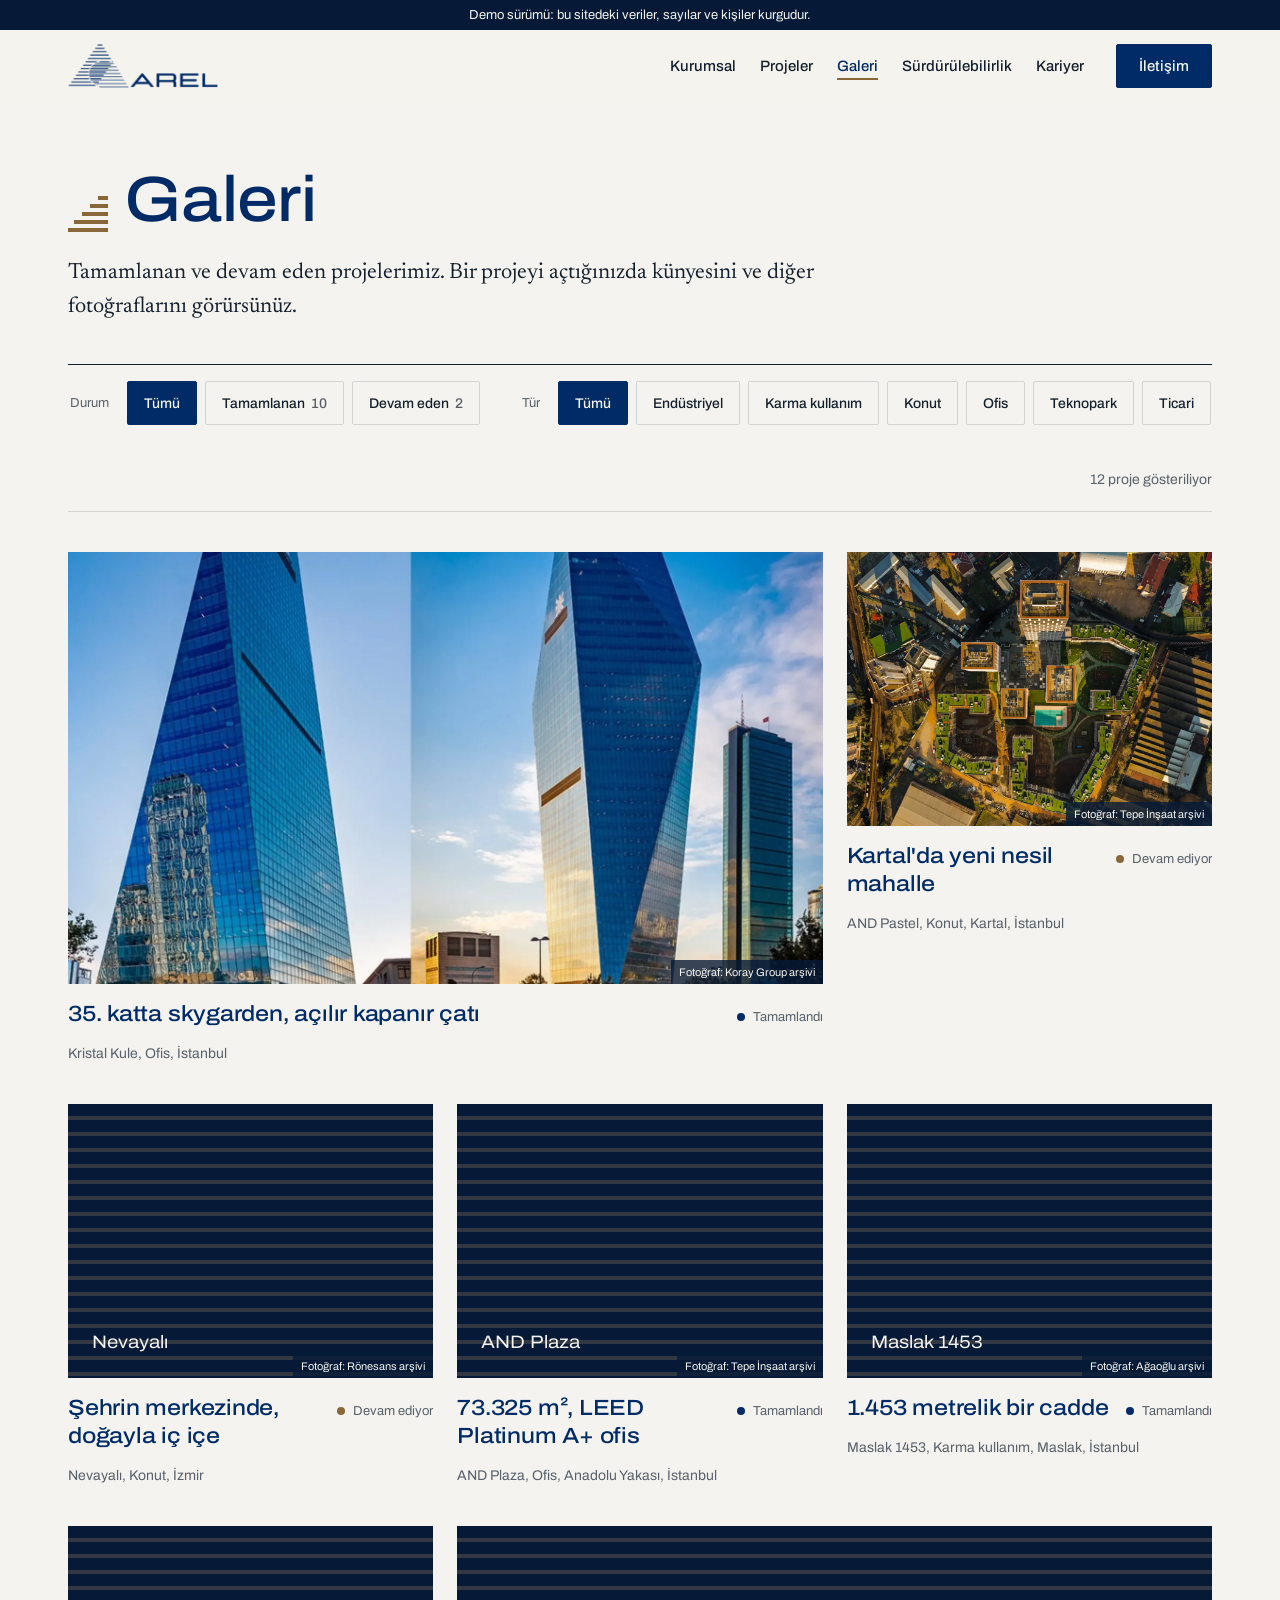
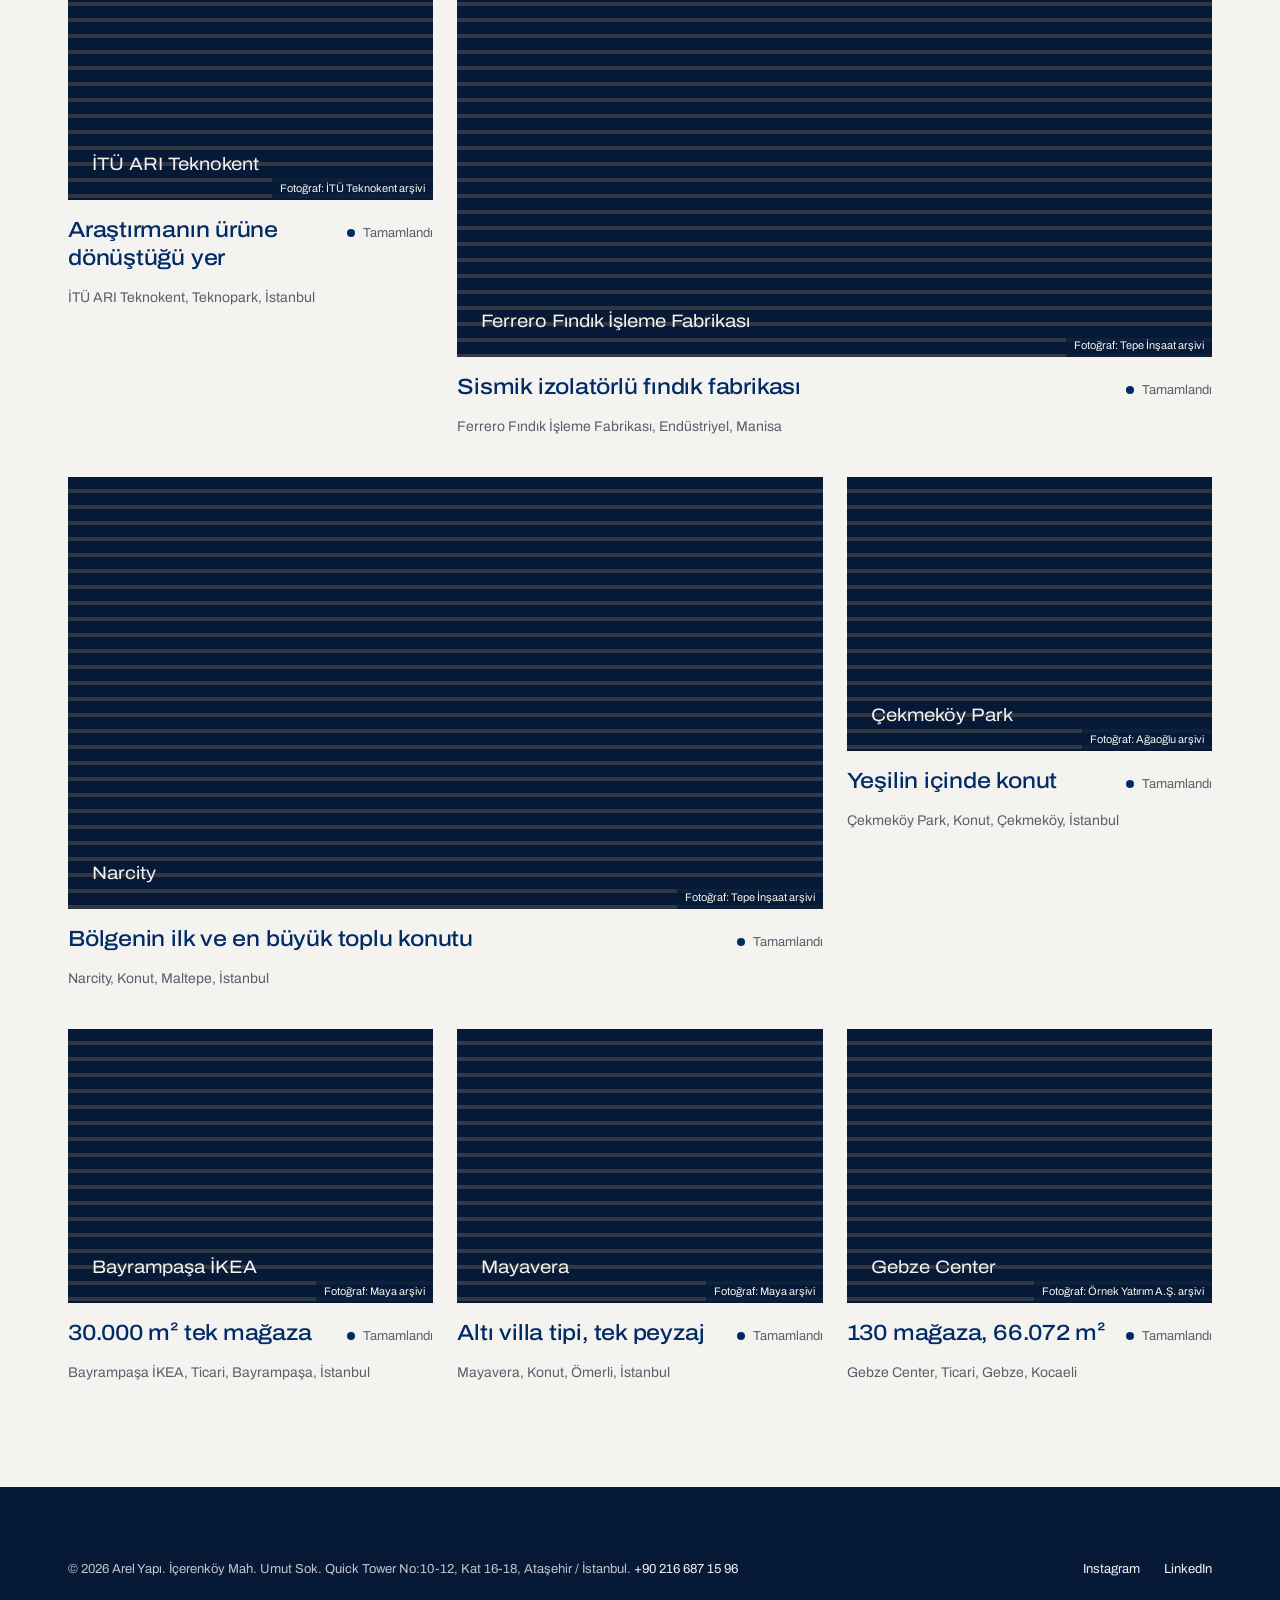
==== commit 21b1153d: "Add files via upload" ====
--- a/galeri/index.html
+++ b/galeri/index.html
@@ -1,272 +1,104 @@
-<!DOCTYPE html>
+<!doctype html>
 <html lang="tr">
 <head>
-<meta charset="UTF-8">
+<meta charset="utf-8">
 <meta name="viewport" content="width=device-width, initial-scale=1">
 <title>Galeri | Arel Yapı</title>
-<meta name="description" content="Arel Yapı'nın tamamlanan ve devam eden projelerinden fotoğraflar ve proje künyeleri: Kristal Kule, AND Plaza, AND Pastel, Nevayalı ve daha fazlası.">
+<meta name="description" content="Arel Yapı proje galerisi: Kristal Kule, AND Plaza, Maslak 1453, Ferrero fabrikası ve diğer tamamlanan ve devam eden projelerin fotoğrafları ve künyeleri.">
 <link rel="canonical" href="https://www.arelyapi.net/galeri/">
-<meta name="theme-color" content="#fbfbfd">
+<meta name="theme-color" content="#F4F3EF">
 <meta property="og:type" content="website">
 <meta property="og:locale" content="tr_TR">
-<meta property="og:site_name" content="Arel Yapı">
 <meta property="og:title" content="Galeri | Arel Yapı">
-<meta property="og:description" content="Tamamlanan ve devam eden projelerimizden fotoğraflar ve künyeler.">
-<meta property="og:url" content="https://www.arelyapi.net/galeri/">
-<meta property="og:image" content="https://www.arelyapi.net/assets/img/kristal-kule-1600.jpg">
-<meta name="twitter:card" content="summary_large_image">
+<meta property="og:image" content="../assets/img/kristal-kule-1600.jpg">
 <link rel="icon" href="https://arelyapi.net/wp-content/uploads/2025/02/cropped-1-fotor-bg-remover-2025022414462-270x270.png">
-<link rel="preconnect" href="https://fonts.googleapis.com">
-<link rel="preconnect" href="https://fonts.gstatic.com" crossorigin>
-<link rel="preconnect" href="https://www.arelyapi.net">
-<link href="https://fonts.googleapis.com/css2?family=Inter:wght@400;500;600;700&display=swap" rel="stylesheet">
+<link rel="preload" href="../assets/fonts/archivo-latin-wdth-normal.woff2" as="font" type="font/woff2" crossorigin>
+<link rel="preload" href="../assets/fonts/newsreader-latin-opsz-normal.woff2" as="font" type="font/woff2" crossorigin>
 <link rel="stylesheet" href="../assets/css/arel.css">
-<script type="application/ld+json">
-{
-  "@context": "https://schema.org",
-  "@graph": [
-    {
-      "@type": "CollectionPage",
-      "name": "Galeri",
-      "url": "https://www.arelyapi.net/galeri/",
-      "inLanguage": "tr-TR",
-      "isPartOf": { "@id": "https://www.arelyapi.net/#website" },
-      "about": { "@id": "https://www.arelyapi.net/#org" }
-    },
-    {
-      "@type": "BreadcrumbList",
-      "itemListElement": [
-        { "@type": "ListItem", "position": 1, "name": "Anasayfa", "item": "https://www.arelyapi.net/" },
-        { "@type": "ListItem", "position": 2, "name": "Galeri", "item": "https://www.arelyapi.net/galeri/" }
-      ]
-    }
-  ]
-}
-</script>
 </head>
 <body data-root="../">
-<a class="skip" href="#projeler">Projelere geç</a>
+<a class="skip" href="#icerik">İçeriğe geç</a>
+<p class="demo-bant">Demo sürümü: bu sitedeki veriler, sayılar ve kişiler kurgudur.</p>
 
 <header class="site-header">
-  <div class="wrap bar">
-    <a class="brand" href="../index.html"><img src="../assets/img/logo.png" srcset="../assets/img/logo.png 1x, ../assets/img/logo@2x.png 2x" width="101" height="30" alt="Arel Yapı anasayfa"></a>
-    <nav class="nav-links" aria-label="Ana menü">
-      <a href="../about-us/index.html">Kurumsal</a>
-      <a href="../projeler/index.html">Projeler</a>
+  <div class="wrap">
+    <a class="logo" href="../index.html" aria-label="Arel Yapı anasayfa">
+      <img src="../assets/img/logo.png" srcset="../assets/img/logo.png 1x, ../assets/img/logo@2x.png 2x" width="320" height="95" alt="Arel Yapı">
+    </a>
+    <button class="menu-btn" type="button" aria-expanded="false" aria-controls="ana-menu" aria-label="Menüyü aç">
+      <svg width="26" height="20" viewBox="0 0 26 20" aria-hidden="true"><path d="M2 3h22M2 10h22M2 17h22" stroke="currentColor" stroke-width="2"/></svg>
+    </button>
+    <nav class="nav" id="ana-menu" aria-label="Ana menü">
+      <a href="https://www.arelyapi.net/about-us/">Kurumsal</a>
+      <a href="../index.html#projeler">Projeler</a>
       <a href="index.html" aria-current="page">Galeri</a>
-      <a href="../surdurulebilirlik/index.html">Sürdürülebilirlik</a>
-      <a href="../ilk-adim-programi/index.html">Kariyer</a>
-      <a href="../about-us/contact/index.html">İletişim</a>
+      <a href="https://www.arelyapi.net/surdurulebilirlik/">Sürdürülebilirlik</a>
+      <a href="../index.html#kariyer">Kariyer</a>
+      <a class="btn btn-primary" href="../index.html#iletisim">İletişim</a>
     </nav>
-    <div class="nav-end">
-      <a class="pill" href="../about-us/contact/index.html">Bize ulaşın</a>
-      <button type="button" class="menu-btn" aria-expanded="false" aria-controls="mobil-menu" aria-label="Menüyü aç">
-        <svg class="burger" width="20" height="20" viewBox="0 0 20 20" fill="none" stroke="currentColor" stroke-width="1.8" stroke-linecap="round" aria-hidden="true"><path d="M3 7h14M3 13h14"/></svg>
-        <svg class="x" width="20" height="20" viewBox="0 0 20 20" fill="none" stroke="currentColor" stroke-width="1.8" stroke-linecap="round" aria-hidden="true"><path d="M5 5l10 10M15 5 5 15"/></svg>
-      </button>
-    </div>
   </div>
-  <nav class="mobile-menu" id="mobil-menu" aria-label="Mobil menü" hidden>
-    <a href="../about-us/index.html">Kurumsal</a>
-    <a href="../projeler/index.html">Projeler</a>
-    <a href="index.html" aria-current="page">Galeri</a>
-    <a href="../surdurulebilirlik/index.html">Sürdürülebilirlik</a>
-    <a href="../ilk-adim-programi/index.html">Kariyer</a>
-    <a href="../about-us/contact/index.html">İletişim</a>
-  </nav>
 </header>
 
-<main>
-  <nav class="wrap crumbs" aria-label="Sayfa konumu">
-    <ol><li><a href="../index.html">Anasayfa</a></li><li aria-current="page">Galeri</li></ol>
-  </nav>
+<main id="icerik">
+  <div class="wrap">
+    <div class="page-head">
+      <div class="title"><span class="kat" aria-hidden="true"></span><h1>Galeri</h1></div>
+      <p>Tamamlanan ve devam eden projelerimiz. Bir projeyi açtığınızda künyesini ve diğer fotoğraflarını görürsünüz.</p>
+    </div>
 
-  <!-- Giriş -->
-  <section class="gallery-hero" aria-labelledby="galeri-baslik">
-    <div class="wrap">
-      <h1 id="galeri-baslik">Galeri.</h1>
-      <div class="hero-grid">
-        <div class="hero-text">
-          <p class="lead">Tamamlanan ve devam eden projelerimizden fotoğraflar. Künyesini ve diğer fotoğraflarını görmek için bir projeyi açın.</p>
-          <dl class="facts">
-            <div><dt>Tamamlanan proje</dt><dd data-count="tamamlanan">10</dd></div>
-            <div><dt>Devam eden proje</dt><dd data-count="devam">2</dd></div>
-            <div><dt>Yatırım projeleri</dt><dd class="soon">Çok yakında</dd></div>
-          </dl>
-        </div>
-        <figure class="hero-figure">
-          <button type="button" class="work-btn" data-open="kristal-kule" aria-label="Kristal Kule projesinin künyesini açın">
-            <span class="media hero-media">
-              <picture>
-                <source type="image/webp" srcset="../assets/img/kristal-kule-800.webp 800w, ../assets/img/kristal-kule-1600.webp 1600w" sizes="(min-width: 1120px) 640px, (min-width: 960px) 58vw, 100vw">
-                <img src="../assets/img/kristal-kule-1600.jpg" width="1600" height="1348" alt="Kristal Kule'nin cam cepheli iki kulesi" fetchpriority="high">
-              </picture>
-              <span class="fallback"><b>Kristal Kule</b><span>[Görsel yüklenemedi]</span></span>
-            </span>
-          </button>
-          <figcaption class="caption"><span><strong>Kristal Kule</strong>, İstanbul</span><span>Mimari tasarım: Pei Cobb Freed &amp; Partners</span></figcaption>
-        </figure>
+    <div class="filtreler" role="group" aria-label="Projeleri filtreleyin">
+      <fieldset class="filtre-grup" data-filter="status">
+        <legend>Durum</legend>
+        <button class="chip" type="button" data-value="all" aria-pressed="true">Tümü</button>
+        <button class="chip" type="button" data-value="tamamlanan" aria-pressed="false">Tamamlanan<span class="n" data-count="tamamlanan"></span></button>
+        <button class="chip" type="button" data-value="devam" aria-pressed="false">Devam eden<span class="n" data-count="devam"></span></button>
+      </fieldset>
+      <fieldset class="filtre-grup" data-filter="type" id="tur-filtre">
+        <legend>Tür</legend>
+        <button class="chip" type="button" data-value="all" aria-pressed="true">Tümü</button>
+      </fieldset>
+      <p class="sonuc" id="sonuc" aria-live="polite"></p>
+    </div>
+
+    <div class="galeri-grid" id="galeri"></div>
+    <noscript><p class="bos">Galeriyi görmek için tarayıcınızda JavaScript'i açın.</p></noscript>
+  </div>
+</main>
+
+<dialog class="kunye" id="kunye" aria-labelledby="kunye-ad">
+  <div class="kunye-grid">
+    <div class="kunye-media">
+      <figure><img id="kunye-img" src="[data-uri]" alt=""></figure>
+      <div class="kunye-nav" id="kunye-nav">
+        <span class="sayac" id="kunye-sayac"></span>
+        <button type="button" id="onceki" aria-label="Önceki fotoğraf"><svg width="18" height="18" viewBox="0 0 18 18" aria-hidden="true"><path d="M11 3 5 9l6 6" fill="none" stroke="currentColor" stroke-width="2"/></svg></button>
+        <button type="button" id="sonraki" aria-label="Sonraki fotoğraf"><svg width="18" height="18" viewBox="0 0 18 18" aria-hidden="true"><path d="m7 3 6 6-6 6" fill="none" stroke="currentColor" stroke-width="2"/></svg></button>
       </div>
     </div>
-  </section>
-
-  <!-- Projeler -->
-  <section class="works-section" id="projeler" aria-labelledby="projeler-baslik">
-    <div class="wrap">
-      <div class="section-head" style="margin-bottom: 28px">
-        <h2 id="projeler-baslik" class="section-title">Projeler.</h2>
-        <div class="segmented" data-view="gallery" role="group" aria-label="Görünüm">
-          <span class="thumb" aria-hidden="true"></span>
-          <button type="button" data-view-btn="gallery" aria-pressed="true">Galeri</button>
-          <button type="button" data-view-btn="list" aria-pressed="false">Liste</button>
-        </div>
-      </div>
-
-      <div class="toolbar">
-        <div class="chips" role="group" aria-label="Durum" id="status-chips"></div>
-        <div class="chips" role="group" aria-label="Yapı türü" id="type-chips"></div>
-      </div>
-
-      <p class="status-line" id="status-line" aria-live="polite"></p>
-
-      <div id="gallery-view" class="works"></div>
-
-      <div id="list-view" hidden>
-        <div class="index-wrap">
-          <table class="index">
-            <caption class="sr-only">Proje listesi</caption>
-            <thead>
-              <tr><th scope="col">Proje</th><th scope="col">Konum</th><th scope="col">Tür</th><th scope="col">İş ortağı</th><th scope="col">Durum</th></tr>
-            </thead>
-            <tbody id="index-body"></tbody>
-          </table>
-        </div>
-      </div>
-
-      <div id="empty" class="empty" hidden>
-        <p>Bu seçime uyan proje yok.</p>
-        <button type="button" class="pill" id="reset-filters">Filtreleri temizle</button>
-      </div>
-
-      <noscript>
-        <ul>
-          <li><a href="../projeler/kristal-kule/index.html">Kristal Kule</a></li>
-          <li><a href="../projeler/and-pastel/index.html">AND Pastel</a></li>
-          <li><a href="../projeler/nevayali/index.html">Nevayalı</a></li>
-          <li><a href="../projeler/and-plaza/index.html">AND Plaza</a></li>
-          <li><a href="../projeler/maslak-1453/index.html">Maslak 1453</a></li>
-          <li><a href="../projeler/itu-ari-teknokent/index.html">İTÜ ARI Teknokent</a></li>
-          <li><a href="../projeler/ferrero-findik-isleme-fabrikasi/index.html">Ferrero Fındık İşleme Fabrikası</a></li>
-          <li><a href="../projeler/narcity/index.html">Narcity</a></li>
-          <li><a href="../projeler/cekmekoy-park/index.html">Çekmeköy Park</a></li>
-          <li><a href="../projeler/bayrampasa-ikea/index.html">Bayrampaşa İKEA</a></li>
-          <li><a href="../projeler/mayavera/index.html">Mayavera</a></li>
-          <li><a href="../projeler/gebze-center/index.html">Gebze Center</a></li>
-        </ul>
-      </noscript>
-    </div>
-  </section>
-
-  <!-- Yakından -->
-  <section class="closer" aria-labelledby="yakindan-baslik">
-    <div class="wrap section-head closer-head">
-      <div>
-        <h2 id="yakindan-baslik" class="section-title reveal">Yakından.</h2>
-        <p class="reveal">Cepheler, iç mekânlar ve şantiyeden kareler. Bir fotoğrafa dokunun, ait olduğu projeyi açın.</p>
-      </div>
-      <div class="arrows">
-        <button type="button" class="arrow" data-scroll="-1" aria-label="Önceki fotoğraflar">
-          <svg width="16" height="16" viewBox="0 0 16 16" fill="none" stroke="currentColor" stroke-width="2" stroke-linecap="round" stroke-linejoin="round" aria-hidden="true"><path d="M10 3 5 8l5 5"/></svg>
-        </button>
-        <button type="button" class="arrow" data-scroll="1" aria-label="Sonraki fotoğraflar">
-          <svg width="16" height="16" viewBox="0 0 16 16" fill="none" stroke="currentColor" stroke-width="2" stroke-linecap="round" stroke-linejoin="round" aria-hidden="true"><path d="m6 3 5 5-5 5"/></svg>
-        </button>
-      </div>
-    </div>
-    <div class="strip" id="strip" tabindex="0" role="region" aria-label="Proje fotoğrafları, yatay kaydırılır"></div>
-  </section>
-
-  <!-- İletişim çağrısı -->
-  <section class="section" aria-labelledby="cta-baslik">
-    <div class="wrap">
-      <div class="cta-box reveal">
-        <h2 id="cta-baslik">Yeni bir proje mi planlıyorsunuz?</h2>
-        <div class="cta-body">
-          <p>Projelendirmeden anahtar teslim inşaata kadar süreci birlikte konuşalım.</p>
-          <div class="cta-actions">
-            <a class="btn btn-light" href="tel:+902166871596">+90 216 687 15 96</a>
-            <a class="btn btn-ghost" href="../about-us/contact/index.html">İletişim sayfası</a>
-          </div>
-          <address class="cta-address">İçerenköy Mah. Umut Sok. Quick Tower No:10-12, Kat 16-18, Ataşehir / İstanbul</address>
-        </div>
-      </div>
-    </div>
-  </section>
-</main>
-
-<footer class="site-footer">
-  <div class="wrap">
-    <img class="logo" src="../assets/img/logo.png" srcset="../assets/img/logo.png 1x, ../assets/img/logo@2x.png 2x" width="94" height="28" alt="Arel Yapı" loading="lazy">
-    <div class="foot-grid">
-      <div><h2>Kurumsal</h2><a href="../about-us/index.html">Hakkımızda</a><a href="../about-us/vizyon-misyon/index.html">Vizyon ve misyon</a><a href="../kalite-yonetimi/index.html">Kalite yönetimi</a><a href="../degerlerimiz/index.html">Değerlerimiz</a></div>
-      <div><h2>Projeler</h2><a href="../tamamlanan-projeler/index.html">Tamamlanan</a><a href="../devam-eden-projeler/index.html">Devam eden</a><a href="../yatirim-projeleri/index.html">Yatırım</a><a href="index.html">Galeri</a></div>
-      <div><h2>Sürdürülebilirlik</h2><a href="../surdurulebilirlik/index.html">Sürdürülebilirlik</a><a href="../is-guvenligi/index.html">İş güvenliği</a><a href="../cevre-politikasi/index.html">Çevre politikası</a><a href="../firsat-esitligi/index.html">Fırsat eşitliği</a></div>
-      <div><h2>İletişim</h2>
-        <address>İçerenköy Mah. Umut Sok. Quick Tower No:10-12, Kat 16-18, Ataşehir / İstanbul</address>
-        <a href="tel:+902166871596">+90 216 687 15 96</a>
-        <!-- [Eksik: e-posta adresi] Sitede gizli olduğu için okunamadı. Ekleyin: <a href="mailto:...">...</a> -->
-        <div class="foot-social"><a href="https://www.instagram.com/arelyapi_/" rel="noopener">Instagram</a><a href="https://tr.linkedin.com/company/arelyapi" rel="noopener">LinkedIn</a></div>
-      </div>
-    </div>
-    <div class="foot-bottom"><span>© <span id="yil">2026</span> Arel Yapı. Tüm hakları saklıdır.</span><span>Hayata değer katan, değerleri önemsiyoruz.</span></div>
-  </div>
-</footer>
-
-<!-- Liste görünümünde imlecin yanında beliren önizleme -->
-<div class="peek" id="peek" aria-hidden="true"><img alt=""></div>
-
-<!-- Proje künyesi -->
-<dialog class="mono" id="mono" aria-labelledby="mono-title">
-  <div class="mono-inner">
-    <div class="mono-bar">
-      <span class="mono-count" id="mono-count"></span>
-      <div class="mono-ctrl">
-        <button type="button" class="arrow" id="mono-prev" aria-label="Önceki proje">
-          <svg width="16" height="16" viewBox="0 0 16 16" fill="none" stroke="currentColor" stroke-width="2" stroke-linecap="round" stroke-linejoin="round" aria-hidden="true"><path d="M10 3 5 8l5 5"/></svg>
-        </button>
-        <button type="button" class="arrow" id="mono-next" aria-label="Sonraki proje">
-          <svg width="16" height="16" viewBox="0 0 16 16" fill="none" stroke="currentColor" stroke-width="2" stroke-linecap="round" stroke-linejoin="round" aria-hidden="true"><path d="m6 3 5 5-5 5"/></svg>
-        </button>
-        <button type="button" class="arrow" id="mono-close" aria-label="Kapat">
-          <svg width="16" height="16" viewBox="0 0 16 16" fill="none" stroke="currentColor" stroke-width="2" stroke-linecap="round" aria-hidden="true"><path d="M4 4l8 8M12 4l-8 8"/></svg>
-        </button>
-      </div>
-    </div>
-    <div class="mono-body">
-      <div class="mono-title">
-        <h2 id="mono-title"></h2>
-        <p id="mono-sub"></p>
-      </div>
-      <div class="mono-stage">
-        <span class="media" id="mono-media">
-          <img id="mono-img" alt="" decoding="async">
-          <span class="fallback"><b id="mono-fallback"></b><span>[Görsel yüklenemedi]</span></span>
-        </span>
-        <div class="thumbs" id="mono-thumbs" role="group" aria-label="Projenin fotoğrafları"></div>
-      </div>
-      <div class="mono-cols">
-        <p class="mono-desc" id="mono-desc"></p>
-        <dl class="spec" id="mono-spec"></dl>
-      </div>
-      <a class="more mono-link" id="mono-link" href="../projeler/index.html"><span id="mono-link-text">Proje sayfasına gidin</span>
-        <svg width="14" height="14" viewBox="0 0 14 14" fill="none" stroke="currentColor" stroke-width="1.8" stroke-linecap="round" stroke-linejoin="round" aria-hidden="true"><path d="M5 2.5 9.5 7 5 11.5"/></svg>
-      </a>
+    <div class="kunye-body">
+      <button class="kapat" type="button" id="kapat" aria-label="Künyeyi kapat"><svg width="20" height="20" viewBox="0 0 20 20" aria-hidden="true"><path d="M4 4l12 12M16 4 4 16" stroke="currentColor" stroke-width="2"/></svg></button>
+      <span class="durum" id="kunye-durum"></span>
+      <h2 id="kunye-ad"></h2>
+      <p id="kunye-desc"></p>
+      <dl id="kunye-specs"></dl>
     </div>
   </div>
 </dialog>
 
-<script src="../assets/js/site.js" defer></script>
-<script src="../assets/js/projeler.js" defer></script>
-<script src="../assets/js/galeri.js" defer></script>
+<footer class="site-footer on-dark">
+  <div class="wrap">
+    <div class="footer-alt" style="padding-top: 0">
+      <p>© <span data-year>2026</span> Arel Yapı. İçerenköy Mah. Umut Sok. Quick Tower No:10-12, Kat 16-18, Ataşehir / İstanbul. <a href="tel:+902166871596">+90 216 687 15 96</a></p>
+      <ul>
+        <li><a href="https://www.instagram.com/arelyapi_/" rel="noopener">Instagram</a></li>
+        <li><a href="https://tr.linkedin.com/company/arelyapi" rel="noopener">LinkedIn</a></li>
+      </ul>
+    </div>
+  </div>
+</footer>
+
+<script src="../assets/js/projeler.js"></script>
+<script src="../assets/js/site.js"></script>
+<script src="../assets/js/galeri.js"></script>
 </body>
 </html>
--- a/assets/css/arel.css
+++ b/assets/css/arel.css
@@ -1,356 +1,524 @@
 /* ==========================================================================
    Arel Yapı — ortak stil dosyası
-   Anasayfa (index.html) ve Galeri (galeri/index.html) bu dosyayı kullanır.
-   Bölümler: 1 Değişkenler · 2 Temel · 3 Header · 4 Ortak parçalar
-             5 Anasayfa · 6 Galeri · 7 Footer · 8 Hareket tercihleri
+   Değerler "Arel Yapı" marka kılavuzundaki token'lardan gelir.
+   Bölümler: 1 Token'lar · 2 Temel · 3 Ortak parçalar · 4 Header
+             5 Hero · 6 Anasayfa bölümleri · 7 Galeri · 8 Footer · 9 Hareket
    ========================================================================== */
 
-/* 1. Değişkenler -------------------------------------------------------- */
+/* 0. Fontlar: sunucudan, SIL OFL lisanslı (assets/fonts) ---------------- */
+@font-face {
+  font-family: 'Archivo';
+  font-style: normal;
+  font-display: swap;
+  font-weight: 100 900;
+  font-stretch: 62% 125%;
+  src: url(../fonts/archivo-latin-ext-wdth-normal.woff2) format('woff2-variations');
+  unicode-range: U+0100-02BA,U+02BD-02C5,U+02C7-02CC,U+02CE-02D7,U+02DD-02FF,U+0304,U+0308,U+0329,U+1D00-1DBF,U+1E00-1E9F,U+1EF2-1EFF,U+2020,U+20A0-20AB,U+20AD-20C0,U+2113,U+2C60-2C7F,U+A720-A7FF;
+}
+@font-face {
+  font-family: 'Archivo';
+  font-style: normal;
+  font-display: swap;
+  font-weight: 100 900;
+  font-stretch: 62% 125%;
+  src: url(../fonts/archivo-latin-wdth-normal.woff2) format('woff2-variations');
+  unicode-range: U+0000-00FF,U+0131,U+0152-0153,U+02BB-02BC,U+02C6,U+02DA,U+02DC,U+0304,U+0308,U+0329,U+2000-206F,U+20AC,U+2122,U+2191,U+2193,U+2212,U+2215,U+FEFF,U+FFFD;
+}
+@font-face {
+  font-family: 'Newsreader';
+  font-style: normal;
+  font-display: swap;
+  font-weight: 200 800;
+  src: url(../fonts/newsreader-latin-ext-opsz-normal.woff2) format('woff2-variations');
+  unicode-range: U+0100-02BA,U+02BD-02C5,U+02C7-02CC,U+02CE-02D7,U+02DD-02FF,U+0304,U+0308,U+0329,U+1D00-1DBF,U+1E00-1E9F,U+1EF2-1EFF,U+2020,U+20A0-20AB,U+20AD-20C0,U+2113,U+2C60-2C7F,U+A720-A7FF;
+}
+@font-face {
+  font-family: 'Newsreader';
+  font-style: normal;
+  font-display: swap;
+  font-weight: 200 800;
+  src: url(../fonts/newsreader-latin-opsz-normal.woff2) format('woff2-variations');
+  unicode-range: U+0000-00FF,U+0131,U+0152-0153,U+02BB-02BC,U+02C6,U+02DA,U+02DC,U+0304,U+0308,U+0329,U+2000-206F,U+20AC,U+2122,U+2191,U+2193,U+2212,U+2215,U+FEFF,U+FFFD;
+}
+
+/* 1. Token'lar ----------------------------------------------------------- */
 :root {
-  --bg: #fbfbfd;
-  --surface: #f5f5f7;
-  --card: #ffffff;
-  --ink: #1d1d1f;
-  --ink-2: #424245;
-  --muted: #6e6e73;
-  --line: rgba(0, 0, 0, .08);
-  --navy: #002b67;          /* Arel logosundaki lacivert */
-  --navy-deep: #001a40;
-  --link: #0b4a9e;
-  --night: #0b1424;
-  --on-dark: #f5f5f7;
-  --on-dark-2: #a1a1a6;
-  --link-on-dark: #6cb4ff;
-  --radius-lg: 28px;
-  --radius-md: 18px;
-  --ease: cubic-bezier(.2, .8, .2, 1);
-  --wrap: 1120px;
-  --header-h: 56px;
-  --font: -apple-system, BlinkMacSystemFont, "SF Pro Text", "Inter", system-ui, sans-serif;
-}
-
-/* 2. Temel -------------------------------------------------------------- */
+  --lacivert: #002B67;
+  --gece: #061A38;
+  --kirec: #F4F3EF;
+  --traverten: #E3DDD1;
+  --bronz: #8A6738;
+  --bronz-acik: #C9A36B;
+  --murekkep: #15202D;
+  --tas: #58616B;
+  --cizgi: rgba(21, 32, 45, .14);
+  --cizgi-koyu: rgba(244, 243, 239, .18);
+
+  --font-display: "Archivo", "Helvetica Neue", Arial, sans-serif;
+  --font-serif: "Newsreader", Georgia, "Times New Roman", serif;
+
+  --space-1: 4px; --space-2: 8px; --space-4: 16px; --space-6: 24px;
+  --space-10: 40px; --space-16: 64px; --space-26: 104px;
+  --radius-sm: 2px;
+
+  --wrap: 1240px;
+  --gutter: clamp(20px, 4vw, 48px);
+  --header-h: 72px;
+  --ease: cubic-bezier(.22, .7, .2, 1);
+}
+
+/* 2. Temel --------------------------------------------------------------- */
 *, *::before, *::after { box-sizing: border-box; }
 [hidden] { display: none !important; }
-html { scroll-behavior: smooth; -webkit-text-size-adjust: 100%; }
+html { -webkit-text-size-adjust: 100%; scroll-padding-top: calc(var(--header-h) + 16px); }
 body {
   margin: 0;
-  background: var(--bg);
-  color: var(--ink);
-  font-family: var(--font);
-  font-size: 17px;
-  line-height: 1.47;
+  background: var(--kirec);
+  color: var(--murekkep);
+  font-family: var(--font-serif);
+  font-size: 18px;
+  line-height: 30px;
+  font-optical-sizing: auto;
   -webkit-font-smoothing: antialiased;
-  -webkit-tap-highlight-color: rgba(0, 43, 103, .12);
-}
-img, picture { display: block; max-width: 100%; }
-img { height: auto; }
-a { color: var(--link); text-decoration: none; }
-a:hover { color: var(--navy); text-decoration: underline; }
-button { font: inherit; color: inherit; touch-action: manipulation; }
-h1, h2, h3 { text-wrap: balance; }
-p { text-wrap: pretty; }
-:focus-visible { outline: 3px solid rgba(11, 74, 158, .55); outline-offset: 3px; border-radius: 6px; }
-[id] { scroll-margin-top: calc(var(--header-h) + 16px); }
-.wrap { max-width: var(--wrap); margin: 0 auto; padding: 0 24px; }
-.sr-only { position: absolute; width: 1px; height: 1px; padding: 0; margin: -1px; overflow: hidden; clip: rect(0 0 0 0); white-space: nowrap; border: 0; }
-.skip { position: absolute; left: 16px; top: -64px; z-index: 100; background: var(--navy); color: #fff; padding: 12px 18px; border-radius: 999px; }
-.skip:focus { top: 12px; color: #fff; }
-
-/* 3. Header ------------------------------------------------------------- */
+}
+img { display: block; max-width: 100%; height: auto; }
+a { color: var(--lacivert); text-underline-offset: .2em; text-decoration-thickness: 1px; }
+a:hover { text-decoration-thickness: 2px; }
+:focus-visible { outline: 2px solid var(--bronz); outline-offset: 2px; }
+.on-dark :focus-visible { outline-color: var(--bronz-acik); }
+h1, h2, h3, h4 { font-family: var(--font-display); font-weight: 500; margin: 0; color: var(--lacivert); }
+h1, h2 { font-stretch: 112%; letter-spacing: -.01em; }
+p { margin: 0; }
+ul { margin: 0; padding: 0; list-style: none; }
+
+.wrap { width: 100%; max-width: var(--wrap); margin: 0 auto; padding: 0 var(--gutter); }
+.skip { position: absolute; left: 16px; top: -60px; z-index: 100; background: var(--lacivert); color: var(--kirec); padding: 10px 16px; font-family: var(--font-display); font-size: 15px; }
+.skip:focus { top: 12px; }
+.visually-hidden { position: absolute; width: 1px; height: 1px; overflow: hidden; clip: rect(0 0 0 0); white-space: nowrap; }
+
+/* 3. Ortak parçalar ------------------------------------------------------ */
+/* Kat çizgileri: logodaki üçgenin kesiti, bölüm işareti */
+.kat {
+  display: block; width: 40px; height: 36px; flex: none;
+  background:
+    linear-gradient(currentColor 0 0) 100% 0 / 10px 4px,
+    linear-gradient(currentColor 0 0) 100% 8px / 18px 4px,
+    linear-gradient(currentColor 0 0) 100% 16px / 26px 4px,
+    linear-gradient(currentColor 0 0) 100% 24px / 34px 4px,
+    linear-gradient(currentColor 0 0) 100% 32px / 40px 4px;
+  background-repeat: no-repeat;
+  color: var(--bronz);
+}
+.on-dark .kat { color: var(--bronz-acik); }
+
+.section { padding: var(--space-26) 0; }
+.section-head { display: flex; gap: var(--space-6); align-items: flex-end; justify-content: space-between; flex-wrap: wrap; margin-bottom: var(--space-16); }
+.section-head .title { display: flex; gap: var(--space-4); align-items: flex-end; }
+.section-head h2 { font-size: clamp(30px, 3.6vw, 44px); line-height: 1.1; }
+.section-head p { max-width: 520px; color: var(--tas); }
+
+.btn {
+  display: inline-flex; align-items: center; justify-content: center; gap: 10px;
+  min-height: 48px; padding: 0 22px;
+  font-family: var(--font-display); font-size: 15px; font-weight: 500; line-height: 1;
+  border-radius: var(--radius-sm); border: 1px solid var(--lacivert);
+  text-decoration: none; cursor: pointer;
+  transition: background-color .2s var(--ease), color .2s var(--ease);
+}
+.btn-primary { background: var(--lacivert); color: var(--kirec); }
+.btn-primary:hover { background: var(--gece); border-color: var(--gece); }
+.btn-ghost { background: transparent; color: var(--lacivert); }
+.btn-ghost:hover { background: var(--lacivert); color: var(--kirec); }
+.on-dark .btn-ghost { color: var(--kirec); border-color: var(--cizgi-koyu); }
+.on-dark .btn-ghost:hover { background: var(--kirec); color: var(--gece); }
+
+.link {
+  font-family: var(--font-display); font-size: 15px; font-weight: 500;
+  display: inline-flex; align-items: center; min-height: 44px;
+}
+
+.durum { display: inline-flex; align-items: center; gap: 8px; font-family: var(--font-display); font-size: 13px; line-height: 18px; color: var(--tas); white-space: nowrap; }
+.durum::before { content: ""; width: 8px; height: 8px; border-radius: 999px; background: var(--lacivert); }
+.durum.devam::before { background: var(--bronz); }
+
+/* Görsel yüklenemezse: kat çizgili lacivert blok, proje adıyla */
+.img-fallback {
+  position: absolute; inset: 0; display: flex; align-items: flex-end; padding: var(--space-6);
+  background:
+    repeating-linear-gradient(to bottom, transparent 0 12px, rgba(201, 163, 107, .22) 12px 16px),
+    var(--gece);
+  color: var(--kirec); font-family: var(--font-display); font-size: 18px; line-height: 24px; font-stretch: 112%;
+}
+
+/* 4. Header -------------------------------------------------------------- */
 .site-header {
-  position: sticky; top: 0; z-index: 40;
-  background: rgba(251, 251, 253, .72);
-  -webkit-backdrop-filter: saturate(180%) blur(24px);
-  backdrop-filter: saturate(180%) blur(24px);
-  box-shadow: 0 1px 0 var(--line);
-}
-.site-header .bar { height: var(--header-h); display: flex; align-items: center; justify-content: space-between; gap: 24px; }
-.brand { display: flex; align-items: center; min-height: 44px; }
-.brand img { width: 101px; height: 30px; }
-.nav-links { display: flex; align-items: center; gap: 28px; font-size: 13px; letter-spacing: .01em; }
-.nav-links a { color: var(--ink); }
-.nav-links a[aria-current="page"] { color: var(--navy); font-weight: 600; }
-.nav-end { display: flex; align-items: center; gap: 8px; }
-.menu-btn { display: none; width: 44px; height: 44px; border: 0; border-radius: 50%; background: transparent; place-items: center; cursor: pointer; }
-.menu-btn:hover { background: rgba(0, 0, 0, .06); }
-.menu-btn .x { display: none; }
-.menu-btn[aria-expanded="true"] .x { display: block; }
-.menu-btn[aria-expanded="true"] .burger { display: none; }
-.mobile-menu { border-top: 1px solid var(--line); padding: 8px 24px 24px; }
-.mobile-menu a { display: flex; align-items: center; min-height: 52px; font-size: 21px; font-weight: 600; letter-spacing: -.01em; color: var(--ink); box-shadow: inset 0 -1px 0 var(--line); }
-.mobile-menu a[aria-current="page"] { color: var(--navy); }
-.mobile-menu a:hover { text-decoration: none; color: var(--navy); }
-@media (max-width: 820px) {
-  .nav-links, .nav-end .pill { display: none; }
-  .menu-btn { display: grid; }
-}
-@media (min-width: 821px) { .mobile-menu { display: none !important; } }
-@media (prefers-reduced-transparency: reduce) {
-  .site-header { background: var(--bg); -webkit-backdrop-filter: none; backdrop-filter: none; }
-}
-@media (prefers-contrast: more) { .site-header { background: #fff; box-shadow: 0 1px 0 var(--ink); } }
-
-/* 4. Ortak parçalar ----------------------------------------------------- */
-.pill {
-  display: inline-flex; align-items: center; justify-content: center;
-  min-height: 34px; padding: 0 16px; border: 0; border-radius: 999px;
-  background: var(--navy); color: #fff; font-size: 13px; font-weight: 500; cursor: pointer;
-  transition: transform 120ms ease-out, background-color 200ms ease;
-}
-.pill:hover { background: var(--navy-deep); color: #fff; text-decoration: none; }
-.pill:active { transform: scale(.96); }
-.btn {
-  display: inline-flex; align-items: center; min-height: 50px; padding: 0 26px;
-  border-radius: 999px; font-size: 17px; font-weight: 600;
-  transition: transform 120ms ease-out, background-color 200ms ease;
-}
-.btn:hover { text-decoration: none; }
-.btn:active { transform: scale(.96); }
-.btn-light { background: #fff; color: var(--navy); }
-.btn-light:hover { background: #e8edf6; color: var(--navy); }
-.btn-navy { background: var(--navy); color: #fff; }
-.btn-navy:hover { background: var(--navy-deep); color: #fff; }
-.btn-ghost { background: rgba(255, 255, 255, .16); color: #fff; box-shadow: inset 0 1px 0 rgba(255, 255, 255, .35);
-  -webkit-backdrop-filter: saturate(180%) blur(20px); backdrop-filter: saturate(180%) blur(20px); }
-.btn-ghost:hover { background: rgba(255, 255, 255, .26); color: #fff; }
-.more { display: inline-flex; align-items: center; gap: 4px; min-height: 44px; font-size: 17px; font-weight: 500; }
-.more svg { flex: none; }
-.section { padding: 120px 0; }
-.section-title { margin: 0; font-size: clamp(36px, 5vw, 56px); line-height: 1.07; letter-spacing: -.025em; font-weight: 700; }
-.section-head { display: flex; flex-wrap: wrap; align-items: flex-end; justify-content: space-between; gap: 24px; margin-bottom: 40px; }
-.lead { margin: 0; font-size: 21px; line-height: 1.42; color: var(--ink-2); max-width: 30em; }
-.media { display: block; position: relative; overflow: hidden; border-radius: var(--radius-lg); background: var(--night); }
-.media img { width: 100%; height: 100%; object-fit: cover; }
-.media picture, .tile-img picture, .hero-bg picture { width: 100%; height: 100%; }
-.fallback { position: absolute; inset: 0; display: none; flex-direction: column; align-items: center; justify-content: center; gap: 8px; padding: 24px; text-align: center; color: #dbe6ff; background: linear-gradient(160deg, #13233f, #0b1424); }
-.fallback b { font-size: 28px; letter-spacing: -.02em; color: #fff; }
-.fallback span { font-size: 14px; }
-.media.is-broken img { display: none; }
-.media.is-broken .fallback { display: flex; }
-.arrow { width: 44px; height: 44px; border-radius: 50%; border: 0; background: rgba(0, 0, 0, .08); display: grid; place-items: center; cursor: pointer; transition: background-color 200ms ease, transform 120ms ease-out; }
-.arrow:hover { background: rgba(0, 0, 0, .14); }
-.arrow:active { transform: scale(.94); }
-.tile { display: flex; flex-direction: column; border-radius: var(--radius-lg); overflow: hidden; background: var(--card); box-shadow: 0 2px 12px rgba(0, 0, 0, .05); color: var(--ink); transition: transform 500ms var(--ease), box-shadow 500ms var(--ease); }
-a.tile:hover { text-decoration: none; color: var(--ink); transform: translateY(-6px); box-shadow: 0 32px 64px rgba(0, 0, 0, .14); }
-.tile .tile-img { aspect-ratio: 4 / 3; overflow: hidden; background: var(--night); }
-.tile .tile-img img { width: 100%; height: 100%; object-fit: cover; transition: transform 900ms var(--ease); }
-a.tile:hover .tile-img img { transform: scale(1.06); }
-.tile .tile-body { padding: 28px 32px 32px; display: flex; flex-direction: column; gap: 8px; }
-.tile .tile-title { font-size: 24px; font-weight: 700; letter-spacing: -.015em; line-height: 1.2; }
-.tile .tile-text { font-size: 17px; line-height: 1.5; color: var(--muted); }
-.tile .tile-count { font-size: 15px; font-weight: 600; color: var(--navy); font-variant-numeric: tabular-nums; }
-.grid-3 { display: grid; grid-template-columns: repeat(auto-fit, minmax(280px, 1fr)); gap: 24px; }
-
-/* 5. Anasayfa ----------------------------------------------------------- */
-.home-hero { position: relative; margin-top: calc(var(--header-h) * -1); height: min(860px, 100svh); min-height: 560px; overflow: hidden; background: var(--night); color: #fff; }
-.home-hero .hero-bg { position: absolute; inset: 0; }
-.home-hero .hero-bg img { width: 100%; height: 100%; object-fit: cover; object-position: center 40%; }
-.home-hero .shade { position: absolute; inset: 0; background: linear-gradient(90deg, rgba(4, 12, 28, .62) 0%, rgba(4, 12, 28, .28) 45%, rgba(4, 12, 28, 0) 70%), linear-gradient(180deg, rgba(4, 12, 28, .25) 0%, rgba(0, 0, 0, 0) 30%, rgba(4, 12, 28, .82) 100%); }
-.home-hero h1, .home-hero p { text-shadow: 0 1px 24px rgba(0, 0, 0, .25); }
-.home-hero .hero-content { position: relative; height: 100%; display: flex; flex-direction: column; justify-content: flex-end; gap: 20px; padding-bottom: 88px; }
-.home-hero h1 { margin: 0; max-width: 13ch; font-size: clamp(44px, 7vw, 92px); line-height: 1.02; letter-spacing: -.035em; font-weight: 700; }
-.home-hero p { margin: 0; max-width: 30em; font-size: clamp(18px, 1.6vw, 21px); line-height: 1.42; color: #e8e8ed; }
-.home-hero .actions { margin-top: 12px; display: flex; flex-wrap: wrap; align-items: center; gap: 14px; }
-
-.tabs { position: relative; display: grid; grid-template-columns: repeat(4, 132px); padding: 4px; border-radius: 999px; background: rgba(0, 0, 0, .06); }
-.tabs-scroll { max-width: 100%; overflow-x: auto; scrollbar-width: none; }
-.tabs-scroll::-webkit-scrollbar { display: none; }
-.tabs .thumb { position: absolute; top: 4px; left: 4px; width: 132px; height: 40px; border-radius: 999px; background: #fff; box-shadow: 0 3px 10px rgba(0, 0, 0, .12), 0 0 0 .5px rgba(0, 0, 0, .04); transition: transform 450ms cubic-bezier(.25, 1, .35, 1); }
-.tabs button { position: relative; z-index: 1; min-height: 40px; padding: 0 8px; border: 0; border-radius: 999px; background: transparent; font-size: 14px; font-weight: 500; color: var(--ink-2); white-space: nowrap; cursor: pointer; transition: color 200ms ease; }
-.tabs button[aria-selected="true"] { color: var(--ink); font-weight: 600; }
-.feature { display: grid; grid-template-columns: repeat(auto-fit, minmax(320px, 1fr)); gap: 24px; align-items: stretch; }
-.feature-text { border-radius: var(--radius-lg); background: var(--card); box-shadow: 0 2px 12px rgba(0, 0, 0, .05); padding: clamp(28px, 4vw, 48px); display: grid; min-height: 460px; }
-.feature-text .panel, .feature-media .panel { grid-area: 1 / 1; }
-.feature-text .panel { display: flex; flex-direction: column; gap: 16px; }
-.feature-text .meta { font-size: 15px; font-weight: 600; color: var(--muted); }
-.feature-text h3 { margin: 0; font-size: clamp(34px, 4vw, 44px); line-height: 1.08; letter-spacing: -.03em; font-weight: 700; }
-.feature-text p { margin: 0; font-size: 19px; line-height: 1.47; color: var(--ink-2); }
-.feature-text .spacer { flex-grow: 1; }
-.feature-media { position: relative; display: grid; border-radius: var(--radius-lg); overflow: hidden; min-height: 460px; background: var(--night); }
-.feature-media .panel { position: relative; }
-.feature-media img { position: absolute; inset: 0; width: 100%; height: 100%; object-fit: cover; }
-.panel[hidden] { display: block !important; visibility: hidden; opacity: 0; }
-.feature-text .panel[hidden] { display: flex !important; }
-.feature .panel { transition: opacity 450ms ease, transform 700ms var(--ease), visibility 0s linear 0s; }
-.feature .panel[hidden] { transition: opacity 300ms ease, transform 700ms var(--ease), visibility 0s linear 300ms; }
-.feature-text .panel[hidden] { transform: translateY(16px); }
-.feature-media .panel[hidden] { transform: scale(1.04); }
-
-.dark { background: #000; color: var(--on-dark); }
-.dark a { color: var(--link-on-dark); }
-.dark a:hover { color: #a3d0ff; }
-.values .kicker { margin: 0 0 14px; font-size: 21px; font-weight: 600; color: var(--on-dark-2); }
-.values h2 { margin: 0; max-width: 16ch; font-size: clamp(40px, 6vw, 76px); line-height: 1.04; letter-spacing: -.035em; font-weight: 700; }
-.values .grid-3 { margin-top: 72px; gap: 40px; }
-.values .value { display: flex; flex-direction: column; gap: 10px; padding-top: 24px; box-shadow: inset 0 1px 0 rgba(255, 255, 255, .18); }
-.values .value h3 { margin: 0; font-size: 21px; font-weight: 600; letter-spacing: -.01em; }
-.values .value p { margin: 0; font-size: 17px; line-height: 1.5; color: var(--on-dark-2); }
-.values .more { margin-top: 48px; }
-
-.service { border-radius: var(--radius-lg); background: var(--card); box-shadow: 0 2px 12px rgba(0, 0, 0, .05); padding: clamp(28px, 4vw, 48px); display: flex; flex-direction: column; gap: 20px; }
-.service .meta { font-size: 15px; font-weight: 600; color: var(--navy); }
-.service h3 { margin: 0; font-size: 32px; line-height: 1.12; letter-spacing: -.02em; font-weight: 700; }
-.service ul { margin: 0; padding: 0; list-style: none; font-size: 17px; line-height: 1.47; color: var(--ink-2); }
-.service li { padding: 14px 0; box-shadow: inset 0 -1px 0 var(--line); }
-.service li:last-child { box-shadow: none; }
-.bg-surface { background: var(--surface); }
-.partners { margin: 0; padding: 0; list-style: none; display: grid; grid-template-columns: repeat(auto-fit, minmax(150px, 1fr)); gap: 16px; }
-.partners li { min-height: 96px; border-radius: 20px; background: var(--surface); display: flex; align-items: center; justify-content: center; padding: 16px; text-align: center; font-size: 17px; font-weight: 600; color: var(--ink-2); }
-.partners-note { margin: 20px 0 0; font-size: 15px; color: var(--muted); }
-
-/* 6. Galeri ------------------------------------------------------------- */
-.crumbs { padding-top: 32px; font-size: 14px; color: var(--muted); }
-.crumbs ol { margin: 0; padding: 0; list-style: none; display: flex; gap: 8px; }
-.crumbs li + li::before { content: "/"; margin-right: 8px; color: #a1a1a6; }
-.crumbs a { color: var(--muted); }
-.gallery-hero { padding: 40px 0 0; }
-.gallery-hero h1 { margin: 0; font-size: clamp(48px, 8vw, 96px); line-height: 1; letter-spacing: -.04em; font-weight: 700; }
-.hero-grid { margin-top: 48px; display: grid; grid-template-columns: minmax(0, 1fr); gap: 48px 32px; align-items: end; }
-.hero-text { display: flex; flex-direction: column; gap: 40px; }
-.hero-figure { margin: 0; }
-@media (min-width: 960px) { .hero-grid { grid-template-columns: repeat(12, minmax(0, 1fr)); } .hero-text { grid-column: span 5; padding-bottom: 40px; } .hero-figure { grid-column: span 7; } }
-.facts { margin: 0; display: flex; flex-direction: column; }
-.facts div { display: flex; justify-content: space-between; align-items: baseline; gap: 16px; padding: 16px 0; box-shadow: inset 0 -1px 0 var(--line); }
-.facts div:first-child { box-shadow: inset 0 1px 0 var(--line), inset 0 -1px 0 var(--line); }
-.facts dt { font-size: 15px; color: var(--muted); }
-.facts dd { margin: 0; font-size: 28px; font-weight: 700; letter-spacing: -.02em; color: var(--navy); font-variant-numeric: tabular-nums; }
-.facts dd.soon { font-size: 17px; font-weight: 600; }
-.hero-media { aspect-ratio: 16 / 11; }
-.caption { margin-top: 14px; display: flex; flex-wrap: wrap; justify-content: space-between; gap: 4px 16px; font-size: 14px; color: var(--muted); }
-.caption strong { color: var(--ink); font-weight: 600; }
-
-.works-section { padding: 140px 0 120px; }
-.toolbar { display: flex; flex-wrap: wrap; align-items: center; justify-content: space-between; gap: 16px; padding: 16px 0 32px; margin-bottom: 40px; box-shadow: inset 0 -1px 0 var(--line); }
-.chips { display: flex; flex-wrap: wrap; gap: 8px; }
-.chip { min-height: 44px; padding: 0 16px; border-radius: 999px; border: 0; background: rgba(0, 0, 0, .05); color: var(--ink-2); font-size: 14px; font-weight: 500; cursor: pointer; transition: background-color 200ms ease, color 200ms ease, transform 120ms ease-out; }
-.chip:hover { background: rgba(0, 0, 0, .09); color: var(--ink); }
-.chip:active { transform: scale(.96); }
-.chip[aria-pressed="true"] { background: var(--navy); color: #fff; }
-.chip .n { margin-left: 6px; font-variant-numeric: tabular-nums; color: #5c5c61; }
-.chip[aria-pressed="true"] .n { color: #c9d6ee; }
-.segmented { position: relative; display: grid; grid-template-columns: repeat(2, 112px); padding: 4px; border-radius: 999px; background: rgba(0, 0, 0, .06); }
-.segmented .thumb { position: absolute; top: 4px; left: 4px; width: 112px; height: 40px; border-radius: 999px; background: #fff; box-shadow: 0 3px 10px rgba(0, 0, 0, .12), 0 0 0 .5px rgba(0, 0, 0, .04); transition: transform 450ms cubic-bezier(.25, 1, .35, 1); }
-.segmented[data-view="list"] .thumb { transform: translateX(100%); }
-.segmented button { position: relative; z-index: 1; min-height: 40px; border: 0; background: transparent; border-radius: 999px; font-size: 14px; font-weight: 500; color: var(--ink-2); cursor: pointer; }
-.segmented button[aria-pressed="true"] { color: var(--ink); font-weight: 600; }
-.status-line { margin: 0 0 32px; font-size: 15px; color: var(--muted); }
-
-.works { display: grid; grid-template-columns: minmax(0, 1fr); gap: 56px 32px; align-items: start; }
-@media (min-width: 880px) {
-  .works { grid-template-columns: repeat(12, minmax(0, 1fr)); row-gap: 72px; }
-  .work { grid-column: span 12; }
-  .work.s4 { grid-column: span 4; } .work.s5 { grid-column: span 5; }
-  .work.s7 { grid-column: span 7; } .work.s8 { grid-column: span 8; }
-  .work.drop { margin-top: 112px; }
-}
-.work-btn { display: flex; flex-direction: column; gap: 18px; width: 100%; padding: 0; border: 0; background: none; text-align: left; cursor: pointer; border-radius: var(--radius-lg); }
-.work-btn .media { transition: box-shadow 500ms var(--ease), transform 500ms var(--ease); }
-.work-btn .media img { transition: transform 900ms var(--ease); }
-.work-btn:hover .media { transform: translateY(-6px); box-shadow: 0 32px 64px rgba(0, 0, 0, .14); }
-.work-btn:hover .media img { transform: scale(1.05); }
-.badge { position: absolute; top: 16px; left: 16px; padding: 6px 12px; border-radius: 999px; font-size: 13px; font-weight: 600; color: #fff; background: rgba(0, 26, 64, .72); -webkit-backdrop-filter: blur(12px); backdrop-filter: blur(12px); }
-.work-meta { display: flex; flex-direction: column; gap: 4px; padding: 0 4px; }
-.work-name { display: block; font-size: 24px; line-height: 1.15; letter-spacing: -.015em; font-weight: 700; color: var(--ink); }
-.work-place { display: block; font-size: 15px; color: var(--muted); }
-.work-btn:hover .work-name { color: var(--navy); }
-
-.index-wrap { overflow-x: auto; border-radius: var(--radius-md); background: var(--card); box-shadow: 0 2px 12px rgba(0, 0, 0, .05); }
-.index { width: 100%; border-collapse: collapse; min-width: 760px; font-size: 15px; }
-.index th { padding: 16px 20px; text-align: left; font-size: 13px; font-weight: 600; color: var(--muted); box-shadow: inset 0 -1px 0 var(--line); }
-.index td { padding: 0; box-shadow: inset 0 -1px 0 var(--line); color: var(--ink-2); }
-.index tr:last-child td { box-shadow: none; }
-.index td > span, .index td > button { display: flex; align-items: center; min-height: 64px; padding: 0 20px; }
-.index td > button { width: 100%; border: 0; background: none; text-align: left; cursor: pointer; font-size: 17px; font-weight: 600; color: var(--ink); }
-.index tbody tr { cursor: pointer; transition: background-color 160ms ease; }
-.index tbody tr:hover { background: var(--surface); }
-.index tbody tr:hover td > button { color: var(--navy); }
-.dot { display: inline-block; width: 8px; height: 8px; border-radius: 50%; margin-right: 8px; background: #9aa3ae; }
-.dot.live { background: #1f8a4c; }
-.peek { position: fixed; z-index: 60; width: 280px; aspect-ratio: 4 / 3; border-radius: var(--radius-md); overflow: hidden; pointer-events: none; opacity: 0; transform: translate(24px, -50%) scale(.96); transition: opacity 180ms ease, transform 240ms var(--ease); box-shadow: 0 24px 48px rgba(0, 0, 0, .18); background: var(--night); }
-.peek.on { opacity: 1; transform: translate(24px, -50%) scale(1); }
-.peek img { width: 100%; height: 100%; object-fit: cover; }
-.empty { padding: 64px 24px; text-align: center; color: var(--muted); border-radius: var(--radius-lg); background: var(--surface); }
-.empty button { margin-top: 16px; }
-
-.closer { padding: 120px 0; background: var(--surface); }
-.closer-head p { margin: 12px 0 0; font-size: 19px; color: var(--ink-2); max-width: 30em; }
-.arrows { display: flex; gap: 12px; }
-.strip { display: flex; gap: 20px; overflow-x: auto; scroll-snap-type: x mandatory; overscroll-behavior-x: contain; padding: 4px max(24px, calc((100% - var(--wrap)) / 2 + 24px)) 24px; scrollbar-width: none; }
-.strip::-webkit-scrollbar { display: none; }
-.shot { flex: 0 0 auto; width: clamp(260px, 30vw, 380px); scroll-snap-align: start; border: 0; padding: 0; background: none; text-align: left; cursor: pointer; display: flex; flex-direction: column; gap: 12px; border-radius: var(--radius-lg); }
-.shot .media { aspect-ratio: 4 / 5; }
-.shot .media img { transition: transform 900ms var(--ease); }
-.shot:hover .media img { transform: scale(1.05); }
-.shot .t { font-size: 15px; font-weight: 600; color: var(--ink); padding: 0 4px; }
-
-.cta-box { border-radius: var(--radius-lg); background: var(--night); color: var(--on-dark); padding: clamp(32px, 7vw, 88px); display: grid; grid-template-columns: minmax(0, 1fr); gap: 32px; }
-.cta-box h2 { margin: 0; font-size: clamp(36px, 5vw, 56px); line-height: 1.05; letter-spacing: -.03em; font-weight: 700; max-width: 14ch; }
-.cta-body { display: flex; flex-direction: column; gap: 28px; }
-@media (min-width: 960px) { .cta-box { grid-template-columns: repeat(12, minmax(0, 1fr)); gap: 40px 32px; } .cta-box h2 { grid-column: span 7; } .cta-body { grid-column: span 5; } }
-.cta-body p { margin: 0; font-size: 19px; line-height: 1.5; color: #c7c7cc; }
-.cta-actions { display: flex; flex-wrap: wrap; gap: 14px; }
-.cta-address { font-style: normal; font-size: 15px; line-height: 1.6; color: var(--on-dark-2); }
-
-dialog.mono { width: min(1080px, 100%); max-width: 100%; height: 100%; max-height: 100%; margin: 0 auto; padding: 0; border: 0; background: var(--bg); color: var(--ink); overflow: hidden; }
-@media (min-width: 880px) { dialog.mono { height: calc(100% - 48px); max-height: calc(100% - 48px); margin: 24px auto; border-radius: var(--radius-lg); } }
-dialog.mono::backdrop { background: rgba(0, 10, 26, .55); -webkit-backdrop-filter: blur(8px); backdrop-filter: blur(8px); }
-dialog.mono[open] { animation: monoIn 420ms var(--ease) both; }
-dialog.mono[open]::backdrop { animation: fade 300ms ease both; }
-@keyframes monoIn { from { opacity: 0; transform: translateY(24px) scale(.98); } to { opacity: 1; transform: none; } }
-@keyframes fade { from { opacity: 0; } to { opacity: 1; } }
-.mono-inner { height: 100%; overflow-y: auto; overscroll-behavior: contain; }
-.mono-bar { position: sticky; top: 0; z-index: 2; display: flex; align-items: center; justify-content: space-between; gap: 16px; padding: 12px 16px 12px 28px; background: rgba(251, 251, 253, .85); -webkit-backdrop-filter: saturate(180%) blur(20px); backdrop-filter: saturate(180%) blur(20px); box-shadow: 0 1px 0 var(--line); }
-.mono-count { font-size: 14px; color: var(--muted); font-variant-numeric: tabular-nums; }
-.mono-ctrl { display: flex; align-items: center; gap: 8px; }
-.mono-body { padding: 32px clamp(20px, 4vw, 48px) 56px; display: flex; flex-direction: column; gap: 40px; }
-.mono-title { display: flex; flex-direction: column; gap: 8px; }
-.mono-title h2 { margin: 0; font-size: clamp(36px, 5vw, 56px); line-height: 1.05; letter-spacing: -.03em; font-weight: 700; }
-.mono-title p { margin: 0; font-size: 17px; color: var(--muted); }
-.mono-stage { display: flex; flex-direction: column; gap: 14px; }
-.mono-stage .media { aspect-ratio: 16 / 10; }
-.thumbs { display: flex; gap: 10px; flex-wrap: wrap; }
-.thumbs button { width: 88px; height: 64px; padding: 0; border: 0; border-radius: 12px; overflow: hidden; cursor: pointer; opacity: .55; transition: opacity 200ms ease; background: var(--night); }
-.thumbs button[aria-current="true"] { opacity: 1; box-shadow: 0 0 0 2px var(--bg), 0 0 0 4px var(--navy); }
-.thumbs button:hover { opacity: .9; }
-.thumbs img { width: 100%; height: 100%; object-fit: cover; }
-.mono-cols { display: grid; grid-template-columns: minmax(0, 1fr); gap: 32px; }
-.mono-desc { margin: 0; font-size: clamp(21px, 2.2vw, 26px); line-height: 1.42; letter-spacing: -.01em; }
-.spec { margin: 0; border-radius: var(--radius-md); background: var(--card); box-shadow: 0 2px 12px rgba(0, 0, 0, .05); padding: 8px 24px; }
-@media (min-width: 880px) { .mono-cols { grid-template-columns: repeat(12, minmax(0, 1fr)); } .mono-desc { grid-column: span 7; } .spec { grid-column: span 5; } }
-.spec div { display: flex; justify-content: space-between; gap: 24px; padding: 14px 0; box-shadow: inset 0 -1px 0 var(--line); }
-.spec div:last-child { box-shadow: none; }
-.spec dt { font-size: 15px; color: var(--muted); flex: 0 0 auto; }
-.spec dd { margin: 0; font-size: 15px; font-weight: 600; text-align: right; overflow-wrap: anywhere; }
-.mono-link { align-self: flex-start; }
-
-/* 7. Footer ------------------------------------------------------------- */
-.site-footer { background: var(--surface); padding: 56px 0 32px; font-size: 13px; line-height: 1.6; color: var(--muted); }
-.site-footer .logo { width: 94px; height: 28px; margin-bottom: 32px; }
-.foot-grid { display: grid; grid-template-columns: repeat(auto-fit, minmax(160px, 1fr)); gap: 32px; padding-bottom: 32px; box-shadow: inset 0 -1px 0 var(--line); }
-.foot-grid > div { display: flex; flex-direction: column; gap: 4px; }
-.foot-grid h2 { margin: 0 0 4px; font-size: 13px; font-weight: 600; color: var(--ink); }
-.foot-grid a { color: var(--ink-2); min-height: 28px; display: inline-flex; align-items: center; }
-.foot-grid address { font-style: normal; }
-.foot-social { display: flex; gap: 16px; }
-.foot-bottom { padding-top: 20px; display: flex; flex-wrap: wrap; justify-content: space-between; gap: 12px; }
-
-/* 8. Hareket tercihleri ------------------------------------------------- */
-@keyframes heroImg { from { transform: scale(1.14); filter: brightness(.7); } to { transform: scale(1); filter: none; } }
-@keyframes heroIn { from { opacity: 0; transform: translateY(28px); } to { opacity: 1; transform: none; } }
-@keyframes rise { from { opacity: 0; transform: translateY(48px); } to { opacity: 1; transform: none; } }
-@keyframes drift { from { transform: translateY(0) scale(1); } to { transform: translateY(80px) scale(1.06); } }
-@media (prefers-reduced-motion: no-preference) {
-  .hero-bg img { animation: heroImg 1600ms var(--ease) both; }
-  .hero-in { animation: heroIn 900ms var(--ease) both; }
-  .d1 { animation-delay: 250ms; } .d2 { animation-delay: 400ms; } .d3 { animation-delay: 550ms; }
-  @supports (animation-timeline: view()) {
-    .reveal { animation: rise linear both; animation-timeline: view(); animation-range: entry 0% entry 60%; }
-    .parallax { animation: drift linear both; animation-timeline: view(); animation-range: exit 0% exit 100%; }
+  position: sticky; top: 0; z-index: 50;
+  background: rgba(244, 243, 239, .94);
+  backdrop-filter: saturate(1.2) blur(10px);
+  -webkit-backdrop-filter: saturate(1.2) blur(10px);
+  border-bottom: 1px solid transparent;
+  transition: border-color .3s var(--ease);
+}
+.site-header.scrolled { border-bottom-color: var(--cizgi); }
+.site-header .wrap { height: var(--header-h); display: flex; align-items: center; gap: var(--space-10); }
+.logo { display: block; flex: none; }
+.logo img { width: 150px; height: auto; }
+.nav { display: flex; align-items: center; gap: var(--space-6); margin-left: auto; }
+.nav a {
+  font-family: var(--font-display); font-size: 15px; font-weight: 500; color: var(--murekkep);
+  text-decoration: none; display: inline-flex; align-items: center; min-height: 44px; position: relative;
+}
+.nav a:hover, .nav a[aria-current="page"] { color: var(--lacivert); }
+.nav a[aria-current="page"]::after { content: ""; position: absolute; left: 0; right: 0; bottom: 8px; height: 2px; background: var(--bronz); }
+.nav .btn { margin-left: var(--space-2); color: var(--kirec); min-height: 44px; }
+.nav .btn:hover { color: var(--kirec); }
+.menu-btn { display: none; margin-left: auto; width: 48px; height: 48px; border: 0; background: transparent; cursor: pointer; padding: 0; color: var(--lacivert); }
+.menu-btn svg { display: block; margin: auto; }
+
+@media (max-width: 1020px) {
+  .menu-btn { display: block; }
+  .nav {
+    position: fixed; inset: var(--header-h) 0 auto 0; margin: 0;
+    flex-direction: column; align-items: stretch; gap: 0;
+    background: var(--kirec); border-bottom: 1px solid var(--cizgi);
+    padding: var(--space-2) var(--gutter) var(--space-6);
+    max-height: calc(100vh - var(--header-h)); overflow: auto;
   }
-}
+  .nav:not(.open) { display: none; }
+  .nav a { font-size: 20px; min-height: 56px; border-bottom: 1px solid var(--cizgi); font-stretch: 112%; }
+  .nav a[aria-current="page"]::after { display: none; }
+  .nav .btn { margin: var(--space-6) 0 0; justify-content: center; border-bottom: 0; font-size: 16px; }
+}
+
+/* 5. Hero ---------------------------------------------------------------- */
+.hero { position: relative; }
+.hero-grid {
+  display: grid; grid-template-columns: minmax(0, 6fr) minmax(0, 6fr);
+  min-height: min(calc(100vh - var(--header-h)), 820px);
+}
+.hero-text {
+  display: flex; flex-direction: column; justify-content: center; gap: var(--space-10);
+  padding: var(--space-16) var(--space-10) var(--space-16) max(var(--gutter), calc((100vw - var(--wrap)) / 2 + var(--gutter)));
+}
+.hero h1 { font-size: clamp(38px, 3.9vw, 60px); line-height: 1.04; max-width: 11em; overflow-wrap: break-word; }
+.hero .lead { font-size: 22px; line-height: 34px; max-width: 30em; color: var(--murekkep); }
+.hero .actions { display: flex; gap: var(--space-4); flex-wrap: wrap; }
+
+.hero-media { position: relative; overflow: hidden; background: var(--gece); min-height: 420px; }
+.hero-media img { position: absolute; inset: 0; width: 100%; height: 100%; object-fit: cover; object-position: 50% 30%; }
+/* İmza hareket: fotoğraf logodaki gibi yatay şeritler halinde açılır */
+.slats { position: absolute; inset: 0; display: grid; grid-template-rows: repeat(12, 1fr); pointer-events: none; }
+.slats span { background: var(--kirec); transform-origin: right center; animation: slat 1.1s var(--ease) forwards; }
+.slats span:nth-child(1) { animation-delay: .05s; } .slats span:nth-child(2) { animation-delay: .1s; }
+.slats span:nth-child(3) { animation-delay: .15s; } .slats span:nth-child(4) { animation-delay: .2s; }
+.slats span:nth-child(5) { animation-delay: .25s; } .slats span:nth-child(6) { animation-delay: .3s; }
+.slats span:nth-child(7) { animation-delay: .35s; } .slats span:nth-child(8) { animation-delay: .4s; }
+.slats span:nth-child(9) { animation-delay: .45s; } .slats span:nth-child(10) { animation-delay: .5s; }
+.slats span:nth-child(11) { animation-delay: .55s; } .slats span:nth-child(12) { animation-delay: .6s; }
+@keyframes slat { to { transform: scaleX(0); } }
+.hero-caption {
+  position: absolute; left: var(--space-6); bottom: var(--space-6);
+  font-family: var(--font-display); font-size: 13px; line-height: 18px; color: var(--kirec);
+  background: rgba(6, 26, 56, .72); padding: 8px 12px;
+}
+
+/* Künye şeridi: hero altında gerçek sayılar */
+.kunye-serit { border-top: 1px solid var(--cizgi); border-bottom: 1px solid var(--cizgi); }
+.kunye-serit dl { display: grid; grid-template-columns: repeat(4, 1fr); margin: 0; }
+.kunye-serit div { padding: var(--space-6) var(--space-6) var(--space-6) 0; border-right: 1px solid var(--cizgi); }
+.kunye-serit div + div { padding-left: var(--space-6); }
+.kunye-serit div:last-child { border-right: 0; }
+.kunye-serit dt { font-family: var(--font-display); font-size: 13px; line-height: 18px; color: var(--tas); }
+.kunye-serit dd { margin: 4px 0 0; font-family: var(--font-display); font-size: 22px; line-height: 28px; font-weight: 500; color: var(--lacivert); font-stretch: 112%; }
+
+/* 6. Anasayfa bölümleri -------------------------------------------------- */
+/* Öne çıkan projeler: asimetrik iki büyük proje */
+.featured { display: grid; grid-template-columns: repeat(12, minmax(0, 1fr)); gap: var(--space-6); row-gap: var(--space-16); }
+.feat { display: grid; gap: var(--space-6); align-content: start; }
+.feat-a { grid-column: 1 / span 7; }
+.feat-b { grid-column: 9 / span 4; margin-top: var(--space-26); }
+.feat figure { margin: 0; position: relative; overflow: hidden; background: var(--traverten); }
+.feat-a figure { aspect-ratio: 4 / 3.4; }
+.feat-b figure { aspect-ratio: 4 / 5; }
+.feat figure img { width: 100%; height: 100%; object-fit: cover; transition: transform .8s var(--ease); }
+.feat a:hover img { transform: scale(1.03); }
+.feat a { text-decoration: none; color: inherit; display: grid; gap: var(--space-6); }
+.feat h3 { font-size: 28px; line-height: 34px; font-stretch: 112%; font-weight: 500; }
+.feat p { color: var(--murekkep); max-width: 34em; }
+.feat dl { display: grid; grid-template-columns: auto 1fr; gap: 4px var(--space-6); margin: 0; font-family: var(--font-display); font-size: 14px; line-height: 20px; }
+.feat dt { color: var(--tas); }
+.feat dd { margin: 0; color: var(--murekkep); }
+
+/* Proje dizini: kart yerine künye tablosu */
+.dizin { margin-top: var(--space-26); position: relative; }
+.dizin h3 { font-size: 22px; line-height: 28px; margin-bottom: var(--space-6); font-stretch: 112%; }
+.dizin-list { border-top: 1px solid var(--murekkep); }
+.dizin-list li { border-bottom: 1px solid var(--cizgi); }
+.dizin-list a {
+  display: grid; grid-template-columns: minmax(0, 4fr) minmax(0, 2fr) minmax(0, 3fr) minmax(0, 2fr) 150px;
+  gap: var(--space-6); align-items: center; min-height: 64px; padding: 12px 0;
+  text-decoration: none; color: var(--murekkep); font-family: var(--font-display); font-size: 15px; line-height: 20px;
+  transition: background-color .2s var(--ease), padding .3s var(--ease);
+}
+.dizin-list a:hover, .dizin-list a:focus-visible { background: var(--traverten); padding-left: var(--space-4); }
+.dizin-list .ad { font-size: 20px; line-height: 26px; color: var(--lacivert); font-weight: 500; font-stretch: 112%; }
+.dizin-list .muted { color: var(--tas); }
+.dizin-head { display: grid; grid-template-columns: minmax(0, 4fr) minmax(0, 2fr) minmax(0, 3fr) minmax(0, 2fr) 150px; gap: var(--space-6); padding: 0 0 10px; font-family: var(--font-display); font-size: 13px; line-height: 18px; color: var(--tas); }
+.dizin-onizleme {
+  position: absolute; width: 300px; aspect-ratio: 4 / 3; pointer-events: none; z-index: 5;
+  overflow: hidden; background: var(--gece); opacity: 0; transition: opacity .2s var(--ease);
+  box-shadow: 0 18px 40px rgba(6, 26, 56, .25);
+}
+.dizin-onizleme.on { opacity: 1; }
+.dizin-onizleme img { width: 100%; height: 100%; object-fit: cover; }
+.dizin-foot { display: flex; justify-content: flex-end; margin-top: var(--space-6); }
+
+/* Hizmetler */
+.hizmetler { background: var(--traverten); }
+.hizmet-grid { display: grid; grid-template-columns: repeat(2, minmax(0, 1fr)); gap: var(--space-6); }
+.hizmet { background: var(--kirec); padding: var(--space-10); display: grid; gap: var(--space-6); align-content: start; }
+.hizmet h3 { font-size: 28px; line-height: 34px; font-stretch: 112%; }
+.hizmet .alt { font-family: var(--font-display); font-size: 14px; color: var(--tas); margin-top: 4px; }
+.hizmet ul li { border-top: 1px solid var(--cizgi); padding: 14px 0; font-size: 19px; line-height: 28px; }
+
+/* Değerler: gece zeminde */
+.degerler { background: var(--gece); color: var(--kirec); position: relative; overflow: hidden; }
+.degerler h2 { color: var(--kirec); }
+.degerler .section-head p { color: rgba(244, 243, 239, .72); }
+.deger-grid { display: grid; grid-template-columns: repeat(3, minmax(0, 1fr)); border-top: 1px solid var(--cizgi-koyu); }
+.deger { padding: var(--space-10) var(--space-10) 0 0; display: grid; gap: var(--space-4); align-content: start; }
+.deger + .deger { padding-left: var(--space-10); border-left: 1px solid var(--cizgi-koyu); }
+.deger h3 { color: var(--bronz-acik); font-size: 15px; line-height: 20px; font-weight: 500; }
+.deger p { font-size: 28px; line-height: 38px; color: var(--kirec); }
+.degerler .link { color: var(--kirec); margin-top: var(--space-16); }
+
+/* İş ortakları */
+.ortaklar ul { display: grid; grid-template-columns: repeat(3, minmax(0, 1fr)); border-top: 1px solid var(--murekkep); }
+.ortaklar li {
+  border-bottom: 1px solid var(--cizgi); padding: var(--space-6) 0;
+  font-family: var(--font-display); font-size: clamp(20px, 2vw, 26px); line-height: 1.2; font-weight: 500; font-stretch: 112%; color: var(--lacivert);
+}
+.ortaklar li:not(:nth-child(3n+1)) { padding-left: var(--space-6); border-left: 1px solid var(--cizgi); }
+.ortaklar .not { margin-top: var(--space-6); color: var(--tas); font-size: 16px; }
+
+/* Kariyer */
+.section.kariyer { padding-top: 0; }
+.kariyer-grid { display: grid; grid-template-columns: repeat(3, minmax(0, 1fr)); gap: var(--space-6); }
+.kariyer-item { display: grid; gap: var(--space-4); align-content: start; text-decoration: none; color: inherit; }
+.kariyer-item figure { margin: 0; aspect-ratio: 1 / 1; overflow: hidden; background: var(--traverten); position: relative; }
+.kariyer-item img { width: 100%; height: 100%; object-fit: cover; }
+.kariyer-item h3 { font-size: 22px; line-height: 28px; font-stretch: 112%; }
+.kariyer-item:hover h3 { text-decoration: underline; text-underline-offset: .2em; }
+.kariyer-item p { color: var(--murekkep); font-size: 17px; line-height: 28px; }
+
+/* İletişim bandı */
+.iletisim { background: var(--lacivert); color: var(--kirec); }
+.iletisim-grid { display: grid; grid-template-columns: minmax(0, 6fr) minmax(0, 5fr); gap: var(--space-16); align-items: end; }
+.iletisim h2 { color: var(--kirec); font-size: clamp(34px, 4.4vw, 60px); line-height: 1.05; }
+.iletisim address { font-style: normal; display: grid; gap: var(--space-6); }
+.iletisim .tel { font-family: var(--font-display); font-size: 28px; line-height: 34px; font-stretch: 112%; color: var(--kirec); text-decoration: none; display: inline-block; }
+.iletisim .tel:hover { text-decoration: underline; }
+.iletisim .adres { color: rgba(244, 243, 239, .85); }
+.iletisim .actions { display: flex; gap: var(--space-4); flex-wrap: wrap; }
+.iletisim .btn-primary { background: var(--kirec); color: var(--lacivert); border-color: var(--kirec); }
+.iletisim .btn-primary:hover { background: var(--traverten); border-color: var(--traverten); }
+
+/* 7. Galeri -------------------------------------------------------------- */
+.page-head { padding: var(--space-16) 0 var(--space-10); }
+.page-head .title { display: flex; gap: var(--space-4); align-items: flex-end; }
+.page-head h1 { font-size: clamp(40px, 5vw, 68px); line-height: 1.02; }
+.page-head p { margin-top: var(--space-6); max-width: 36em; font-size: 22px; line-height: 34px; }
+
+.filtreler { display: flex; flex-wrap: wrap; gap: var(--space-10); align-items: center; border-top: 1px solid var(--murekkep); border-bottom: 1px solid var(--cizgi); padding: var(--space-4) 0; margin-bottom: var(--space-10); }
+.filtre-grup { display: flex; gap: var(--space-2); align-items: center; flex-wrap: wrap; border: 0; margin: 0; padding: 0; }
+.filtre-grup legend { float: left; font-family: var(--font-display); font-size: 13px; color: var(--tas); margin-right: var(--space-2); }
+.chip {
+  font-family: var(--font-display); font-size: 14px; font-weight: 500; min-height: 44px; padding: 0 16px;
+  border: 1px solid var(--cizgi); background: transparent; color: var(--murekkep); border-radius: var(--radius-sm); cursor: pointer;
+}
+.chip:hover { border-color: var(--lacivert); }
+.chip[aria-pressed="true"] { background: var(--lacivert); color: var(--kirec); border-color: var(--lacivert); }
+.chip .n { color: inherit; opacity: .7; margin-left: 6px; }
+.sonuc { margin-left: auto; font-family: var(--font-display); font-size: 14px; color: var(--tas); }
+
+.galeri-grid { display: grid; grid-template-columns: repeat(12, minmax(0, 1fr)); gap: var(--space-10) var(--space-6); padding-bottom: var(--space-26); }
+.g-item { grid-column: span 4; }
+.g-item.w8 { grid-column: span 8; }
+.g-item a { display: grid; gap: var(--space-4); text-decoration: none; color: inherit; }
+.g-item a:focus-visible { outline: 2px solid var(--bronz); outline-offset: 4px; }
+.g-item figure { margin: 0; position: relative; overflow: hidden; aspect-ratio: 4 / 3; background: var(--traverten); }
+.g-item.w8 figure { aspect-ratio: 16 / 9.15; }
+.g-item img { width: 100%; height: 100%; object-fit: cover; transition: transform .8s var(--ease); }
+.g-item a:hover img { transform: scale(1.03); }
+.g-item .row { display: flex; justify-content: space-between; gap: var(--space-4); align-items: baseline; }
+.g-item h2 { font-size: 22px; line-height: 28px; font-stretch: 112%; }
+.g-item .meta { font-family: var(--font-display); font-size: 14px; line-height: 20px; color: var(--tas); }
+.bos { grid-column: 1 / -1; padding: var(--space-16) 0; font-size: 20px; }
+
+/* Proje künyesi diyaloğu */
+dialog.kunye {
+  width: min(1180px, calc(100vw - 32px)); max-height: calc(100vh - 32px); padding: 0; border: 0;
+  background: var(--kirec); color: var(--murekkep); overflow: auto;
+}
+dialog.kunye::backdrop { background: rgba(6, 26, 56, .78); }
+.kunye-grid { display: grid; grid-template-columns: minmax(0, 7fr) minmax(0, 4fr); }
+.kunye-media { position: relative; background: var(--gece); min-height: 420px; }
+.kunye-media figure { margin: 0; position: absolute; inset: 0; }
+.kunye-media img { width: 100%; height: 100%; object-fit: cover; }
+.kunye-nav { position: absolute; right: var(--space-4); bottom: var(--space-4); display: flex; gap: var(--space-2); align-items: center; z-index: 2; }
+.kunye-nav button { width: 48px; height: 48px; border: 0; background: var(--kirec); color: var(--lacivert); cursor: pointer; border-radius: var(--radius-sm); display: grid; place-items: center; }
+.kunye-nav button:hover { background: var(--traverten); }
+.kunye-nav .sayac { font-family: var(--font-display); font-size: 13px; color: var(--kirec); background: rgba(6, 26, 56, .72); padding: 6px 10px; }
+.kunye-body { padding: var(--space-10); display: grid; gap: var(--space-6); align-content: start; position: relative; }
+.kunye-body h2 { font-size: 34px; line-height: 40px; padding-right: 48px; }
+.kunye-body dl { display: grid; grid-template-columns: auto 1fr; margin: 0; border-top: 1px solid var(--cizgi); font-family: var(--font-display); font-size: 14px; line-height: 20px; }
+.kunye-body dt, .kunye-body dd { border-bottom: 1px solid var(--cizgi); padding: 12px 0; margin: 0; }
+.kunye-body dt { color: var(--tas); padding-right: var(--space-6); }
+.kapat { position: absolute; top: var(--space-4); right: var(--space-4); width: 48px; height: 48px; border: 0; background: transparent; cursor: pointer; color: var(--lacivert); display: grid; place-items: center; border-radius: var(--radius-sm); }
+.kapat:hover { background: var(--traverten); }
+
+/* 8. Footer -------------------------------------------------------------- */
+.site-footer { background: var(--gece); color: rgba(244, 243, 239, .78); padding: var(--space-16) 0 var(--space-10); font-family: var(--font-display); font-size: 15px; line-height: 22px; }
+.footer-grid { display: grid; grid-template-columns: 2fr repeat(3, 1fr); gap: var(--space-10); padding-bottom: var(--space-16); border-bottom: 1px solid var(--cizgi-koyu); }
+.footer-brand img { width: 150px; filter: brightness(0) invert(.96); }
+.footer-brand p { margin-top: var(--space-6); font-family: var(--font-serif); font-size: 18px; line-height: 28px; color: var(--kirec); max-width: 22em; }
+.site-footer h2 { font-size: 13px; line-height: 18px; color: var(--bronz-acik); font-stretch: 100%; letter-spacing: 0; margin-bottom: var(--space-4); }
+.site-footer a { color: var(--kirec); text-decoration: none; display: inline-flex; min-height: 36px; align-items: center; }
+.site-footer a:hover { text-decoration: underline; }
+.footer-alt { display: flex; justify-content: space-between; gap: var(--space-6); flex-wrap: wrap; padding-top: var(--space-6); font-size: 13px; }
+.footer-alt ul { display: flex; gap: var(--space-6); }
+
+/* Duyarlı düzen ---------------------------------------------------------- */
+@media (max-width: 1020px) {
+  .hero-grid { grid-template-columns: 1fr; min-height: 0; }
+  .hero-text { padding: var(--space-16) var(--gutter) var(--space-10); }
+  .hero-media { order: 2; min-height: 0; height: min(70vh, 560px); }
+  .kunye-serit dl { grid-template-columns: repeat(2, 1fr); }
+  .kunye-serit div:nth-child(2) { border-right: 0; }
+  .kunye-serit div:nth-child(3) { padding-left: 0; border-top: 1px solid var(--cizgi); }
+  .kunye-serit div:nth-child(4) { border-top: 1px solid var(--cizgi); }
+  .feat-a, .feat-b { grid-column: 1 / -1; margin-top: 0; }
+  .dizin-head { display: none; }
+  .dizin-list a { grid-template-columns: 1fr auto; gap: 4px var(--space-4); }
+  .dizin-list .tur, .dizin-list .ortak { display: none; }
+  .dizin-list .konum { grid-column: 1; grid-row: 2; }
+  .dizin-list .durum { grid-column: 2; grid-row: 1 / span 2; }
+  .hizmet-grid, .iletisim-grid { grid-template-columns: 1fr; }
+  .deger-grid { grid-template-columns: 1fr; }
+  .deger, .deger + .deger { padding: var(--space-10) 0; border-left: 0; border-bottom: 1px solid var(--cizgi-koyu); }
+  .ortaklar ul { grid-template-columns: repeat(2, minmax(0, 1fr)); }
+  .ortaklar li:not(:nth-child(3n+1)) { padding-left: 0; border-left: 0; }
+  .ortaklar li:nth-child(2n) { padding-left: var(--space-6); border-left: 1px solid var(--cizgi); }
+  .kariyer-grid { grid-template-columns: 1fr; gap: var(--space-10); }
+  .kariyer-item { grid-template-columns: 140px 1fr; column-gap: var(--space-6); }
+  .kariyer-item figure { grid-row: span 2; }
+  .footer-grid { grid-template-columns: 1fr 1fr; }
+  .footer-brand { grid-column: 1 / -1; }
+  .g-item, .g-item.w8 { grid-column: span 6; }
+  .g-item.w8 figure { aspect-ratio: 4 / 3; }
+  .kunye-grid { grid-template-columns: 1fr; }
+  .kunye-media { min-height: 0; aspect-ratio: 4 / 3; }
+}
+@media (max-width: 640px) {
+  :root { --header-h: 64px; }
+  body { font-size: 17px; line-height: 28px; }
+  .section { padding: var(--space-16) 0; }
+  .section-head { margin-bottom: var(--space-10); }
+  .hero .lead { font-size: 19px; line-height: 30px; }
+  .logo img { width: 128px; }
+  .hizmet { padding: var(--space-6); }
+  .deger p { font-size: 24px; line-height: 32px; }
+  .kariyer-item { grid-template-columns: 96px 1fr; }
+  .g-item, .g-item.w8 { grid-column: 1 / -1; }
+  .sonuc { margin-left: 0; width: 100%; }
+  .filtreler { gap: var(--space-4); }
+  .kunye-body { padding: var(--space-6); }
+  .footer-alt { flex-direction: column; }
+}
+
+/* 9. Hareket tercihleri -------------------------------------------------- */
 @media (prefers-reduced-motion: reduce) {
-  html { scroll-behavior: auto; }
-  *, *::before, *::after { transition-duration: 1ms !important; animation-duration: 1ms !important; animation-iteration-count: 1 !important; }
-  a.tile:hover, .work-btn:hover .media, a.tile:hover .tile-img img, .work-btn:hover .media img, .shot:hover .media img { transform: none; }
-}
+  *, *::before, *::after { animation-duration: .01ms !important; animation-delay: 0s !important; transition-duration: .01ms !important; }
+  .slats { display: none; }
+}
+
+/* 10. Demo sürümü ekleri -------------------------------------------------- */
+.demo-bant { background: var(--gece); color: var(--kirec); font-family: var(--font-display); font-size: 13px; line-height: 18px; text-align: center; padding: 6px var(--gutter); }
+
+.hero h1 .doner { display: block; overflow: hidden; color: var(--bronz); }
+.hero h1 #doner { display: inline-block; transition: transform .26s var(--ease), opacity .26s var(--ease); }
+.hero h1 #doner.cik { transform: translateY(40%); opacity: 0; }
+.doner-btn { align-self: flex-start; margin-top: calc(var(--space-6) * -1); min-height: 44px; padding: 0; border: 0; background: none; font-family: var(--font-display); font-size: 13px; color: var(--tas); text-decoration: underline; text-underline-offset: .2em; cursor: pointer; }
+
+.section.sektorler { padding-bottom: 0; }
+.sektor-grid { display: grid; grid-template-columns: repeat(3, minmax(0, 1fr)); border-top: 1px solid var(--murekkep); }
+.sektor-grid li { border-bottom: 1px solid var(--cizgi); }
+.sektor-grid li:not(:nth-child(3n+1)) { border-left: 1px solid var(--cizgi); }
+.sektor-grid a { display: grid; gap: var(--space-2); align-content: start; height: 100%; padding: var(--space-6); text-decoration: none; color: var(--murekkep); transition: background-color .2s var(--ease); }
+.sektor-grid a:hover, .sektor-grid a:focus-visible { background: var(--traverten); }
+.sektor-grid .sayi { font-family: var(--font-display); font-size: 13px; line-height: 18px; color: var(--tas); }
+.sektor-grid h3 { font-size: 28px; line-height: 34px; font-weight: 500; font-stretch: 112%; }
+.sektor-grid p { font-size: 17px; line-height: 26px; }
+.sektor-grid .adlar { font-family: var(--font-display); font-size: 14px; line-height: 20px; color: var(--tas); margin-top: var(--space-2); }
+
+.feat-ust { display: flex; justify-content: space-between; gap: var(--space-4); align-items: baseline; }
+.feat-ad { font-family: var(--font-display); font-size: 15px; font-weight: 500; color: var(--tas); }
+.kredi { position: absolute; right: 0; bottom: 0; background: rgba(6, 26, 56, .78); color: var(--kirec); font-family: var(--font-display); font-size: 11px; line-height: 16px; padding: 4px 8px; z-index: 1; }
+
+.section.haberler { padding-bottom: var(--space-26); }
+.haber-list { list-style: none; margin: 0; padding: 0; display: grid; grid-template-columns: repeat(3, minmax(0, 1fr)); gap: var(--space-10); border-top: 1px solid var(--murekkep); }
+.haber-list article { display: grid; gap: var(--space-4); padding-top: var(--space-6); }
+.haber-meta { display: flex; justify-content: space-between; gap: var(--space-4); font-family: var(--font-display); font-size: 13px; line-height: 18px; color: var(--tas); }
+.haber-meta span { color: var(--bronz); }
+.haber-list h3 { font-size: 22px; line-height: 28px; font-weight: 500; font-stretch: 112%; }
+.haber-list p { font-size: 17px; line-height: 28px; }
+
+.rakamlar { display: grid; grid-template-columns: repeat(3, minmax(0, 1fr)); gap: var(--space-10); margin: var(--space-16) 0 0; padding-top: var(--space-10); border-top: 1px solid var(--cizgi-koyu); }
+.rakamlar div { display: flex; flex-direction: column; gap: var(--space-2); }
+.rakamlar dd { margin: 0; font-family: var(--font-display); font-stretch: 112%; font-weight: 500; font-size: clamp(34px, 4vw, 56px); line-height: 1; color: var(--bronz-acik); }
+.rakamlar dt { font-family: var(--font-display); font-size: 14px; line-height: 20px; color: rgba(244, 243, 239, .78); }
+
+.ekip-video { margin-top: var(--space-10); display: flex; gap: var(--space-6); align-items: center; padding: var(--space-6); background: var(--traverten); }
+.ekip-video .oynat { flex: none; width: 56px; height: 56px; border-radius: 999px; background: var(--lacivert); color: var(--kirec); display: grid; place-items: center; }
+.ekip-video p { font-size: 17px; line-height: 26px; }
+.ekip-video strong { font-family: var(--font-display); font-weight: 600; color: var(--lacivert); }
+
+.iletisim-grid { align-items: start; }
+.iletisim-sol { display: grid; gap: var(--space-10); }
+.kisiler { display: grid; gap: 0; border-top: 1px solid var(--cizgi-koyu); }
+.kisiler li { display: flex; gap: var(--space-4); align-items: center; padding: var(--space-4) 0; border-bottom: 1px solid var(--cizgi-koyu); }
+.avatar { flex: none; width: 48px; height: 48px; border-radius: 999px; background: var(--gece); color: var(--bronz-acik); display: grid; place-items: center; font-family: var(--font-display); font-size: 15px; font-weight: 600; }
+.kisiler div { display: grid; font-family: var(--font-display); font-size: 14px; line-height: 20px; color: rgba(244, 243, 239, .8); }
+.kisiler strong { font-size: 17px; line-height: 24px; font-weight: 500; color: var(--kirec); }
+.kisiler .konu { color: var(--bronz-acik); }
+.talep { background: var(--kirec); color: var(--murekkep); padding: var(--space-10); display: grid; grid-template-columns: 1fr 1fr; gap: var(--space-4) var(--space-6); }
+.talep h3 { grid-column: 1 / -1; font-size: 28px; line-height: 34px; font-weight: 500; font-stretch: 112%; }
+.talep .alan { display: grid; gap: 6px; }
+.talep .genis, .talep .btn, .talep .form-durum { grid-column: 1 / -1; }
+.talep .btn { justify-self: start; }
+.talep label { font-family: var(--font-display); font-size: 13px; line-height: 18px; color: var(--tas); }
+.talep input, .talep select, .talep textarea { width: 100%; min-height: 48px; padding: 10px 12px; font: 17px/26px var(--font-serif); color: var(--murekkep); background: #fff; border: 1px solid rgba(21, 32, 45, .45); border-radius: var(--radius-sm); }
+.talep [aria-invalid="true"] { border-color: #A12B1F; border-width: 2px; }
+.talep :focus-visible { outline: 2px solid var(--bronz); outline-offset: 2px; }
+.talep .form-durum { font-family: var(--font-display); font-size: 14px; line-height: 20px; color: var(--lacivert); min-height: 20px; }
+
+.rozetler { display: flex; flex-wrap: wrap; gap: var(--space-2); padding: var(--space-6) 0; border-bottom: 1px solid var(--cizgi-koyu); }
+.rozetler li { border: 1px solid var(--cizgi-koyu); padding: 8px 14px; font-size: 13px; line-height: 18px; color: var(--kirec); }
+
+@media (max-width: 1020px) {
+  .sektor-grid { grid-template-columns: repeat(2, minmax(0, 1fr)); }
+  .sektor-grid li:not(:nth-child(3n+1)) { border-left: 0; }
+  .sektor-grid li:nth-child(2n) { border-left: 1px solid var(--cizgi); }
+  .haber-list, .rakamlar { grid-template-columns: 1fr; gap: var(--space-6); }
+  .haber-list article { border-bottom: 1px solid var(--cizgi); padding-bottom: var(--space-6); }
+}
+@media (max-width: 640px) {
+  .sektor-grid { grid-template-columns: 1fr; }
+  .sektor-grid li:nth-child(2n) { border-left: 0; }
+  .sektor-grid a { padding: var(--space-6) 0; }
+  .talep { grid-template-columns: 1fr; padding: var(--space-6); }
+  .section.haberler { padding-bottom: var(--space-16); }
+}
+.iletisim .talep .btn-primary { background: var(--lacivert); color: var(--kirec); border-color: var(--lacivert); }
+.iletisim .talep .btn-primary:hover { background: var(--gece); border-color: var(--gece); }
+.iletisim .talep h3 { color: var(--lacivert); }
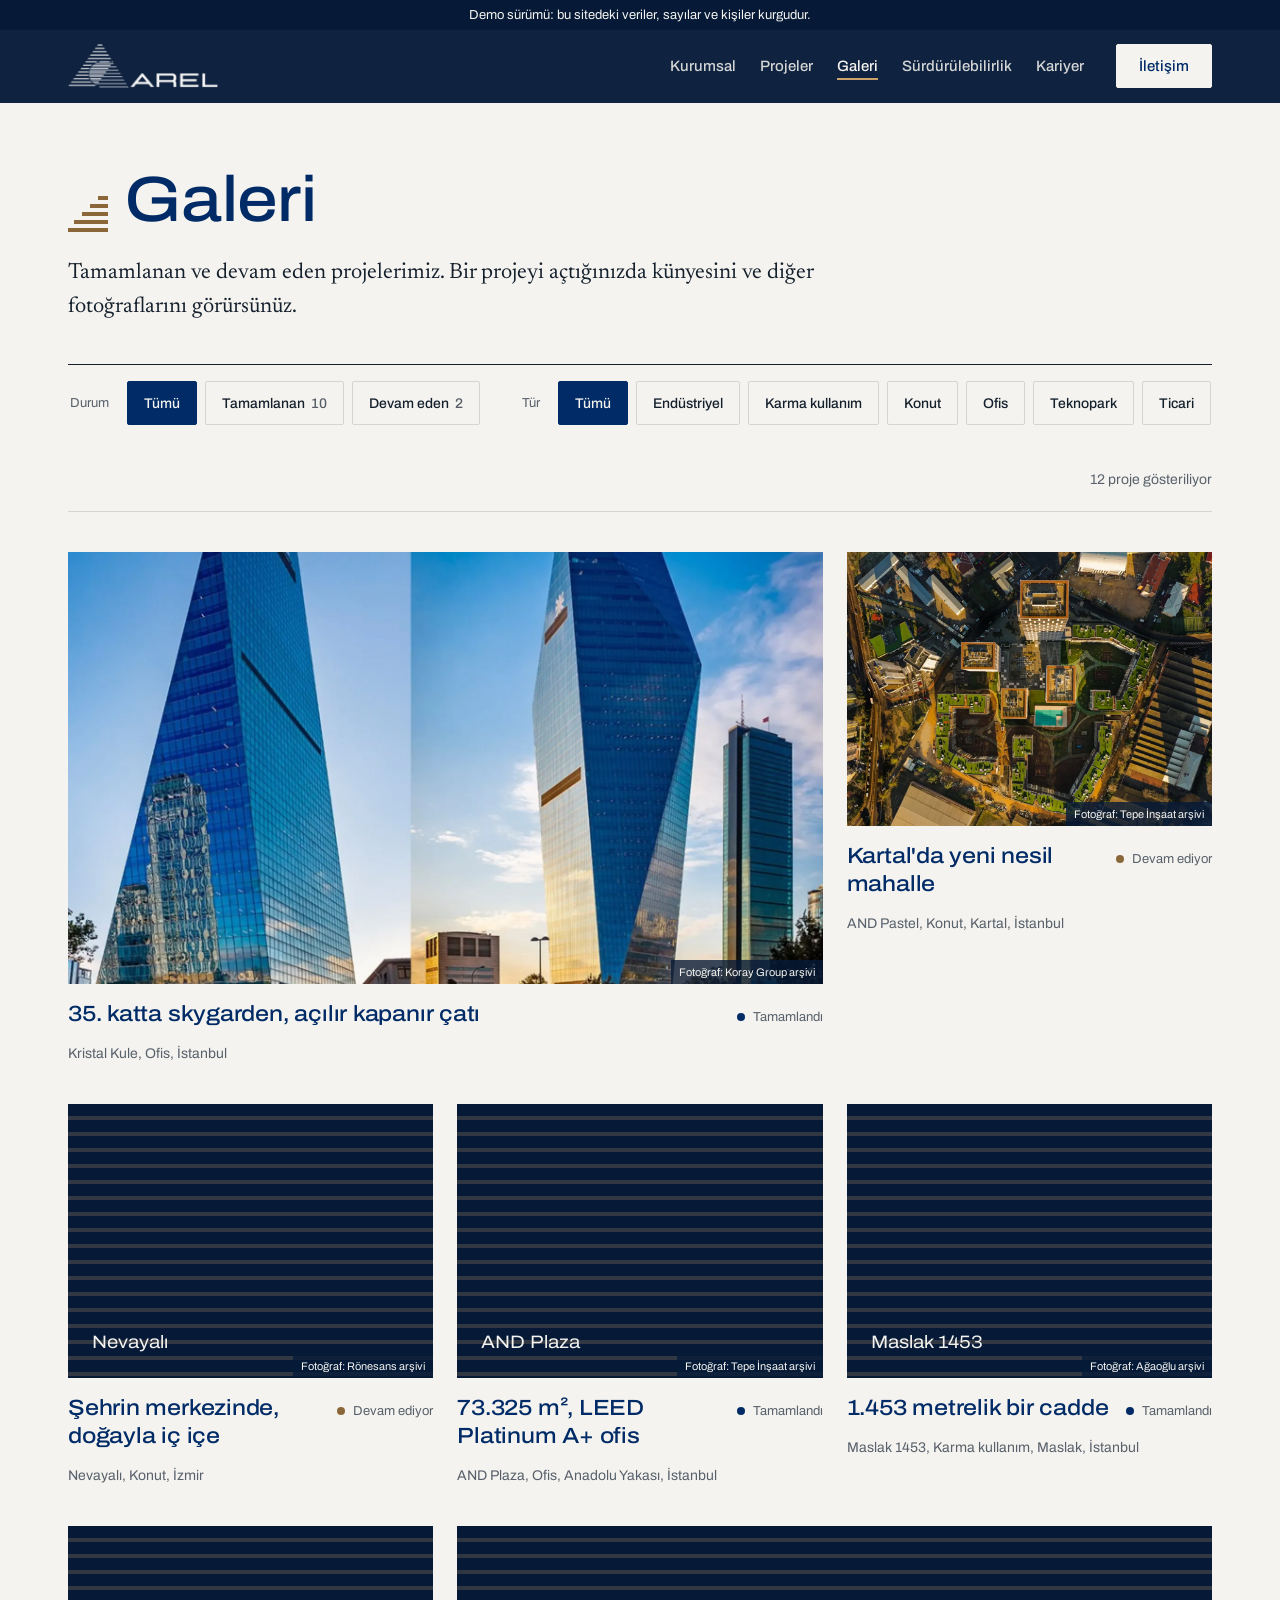
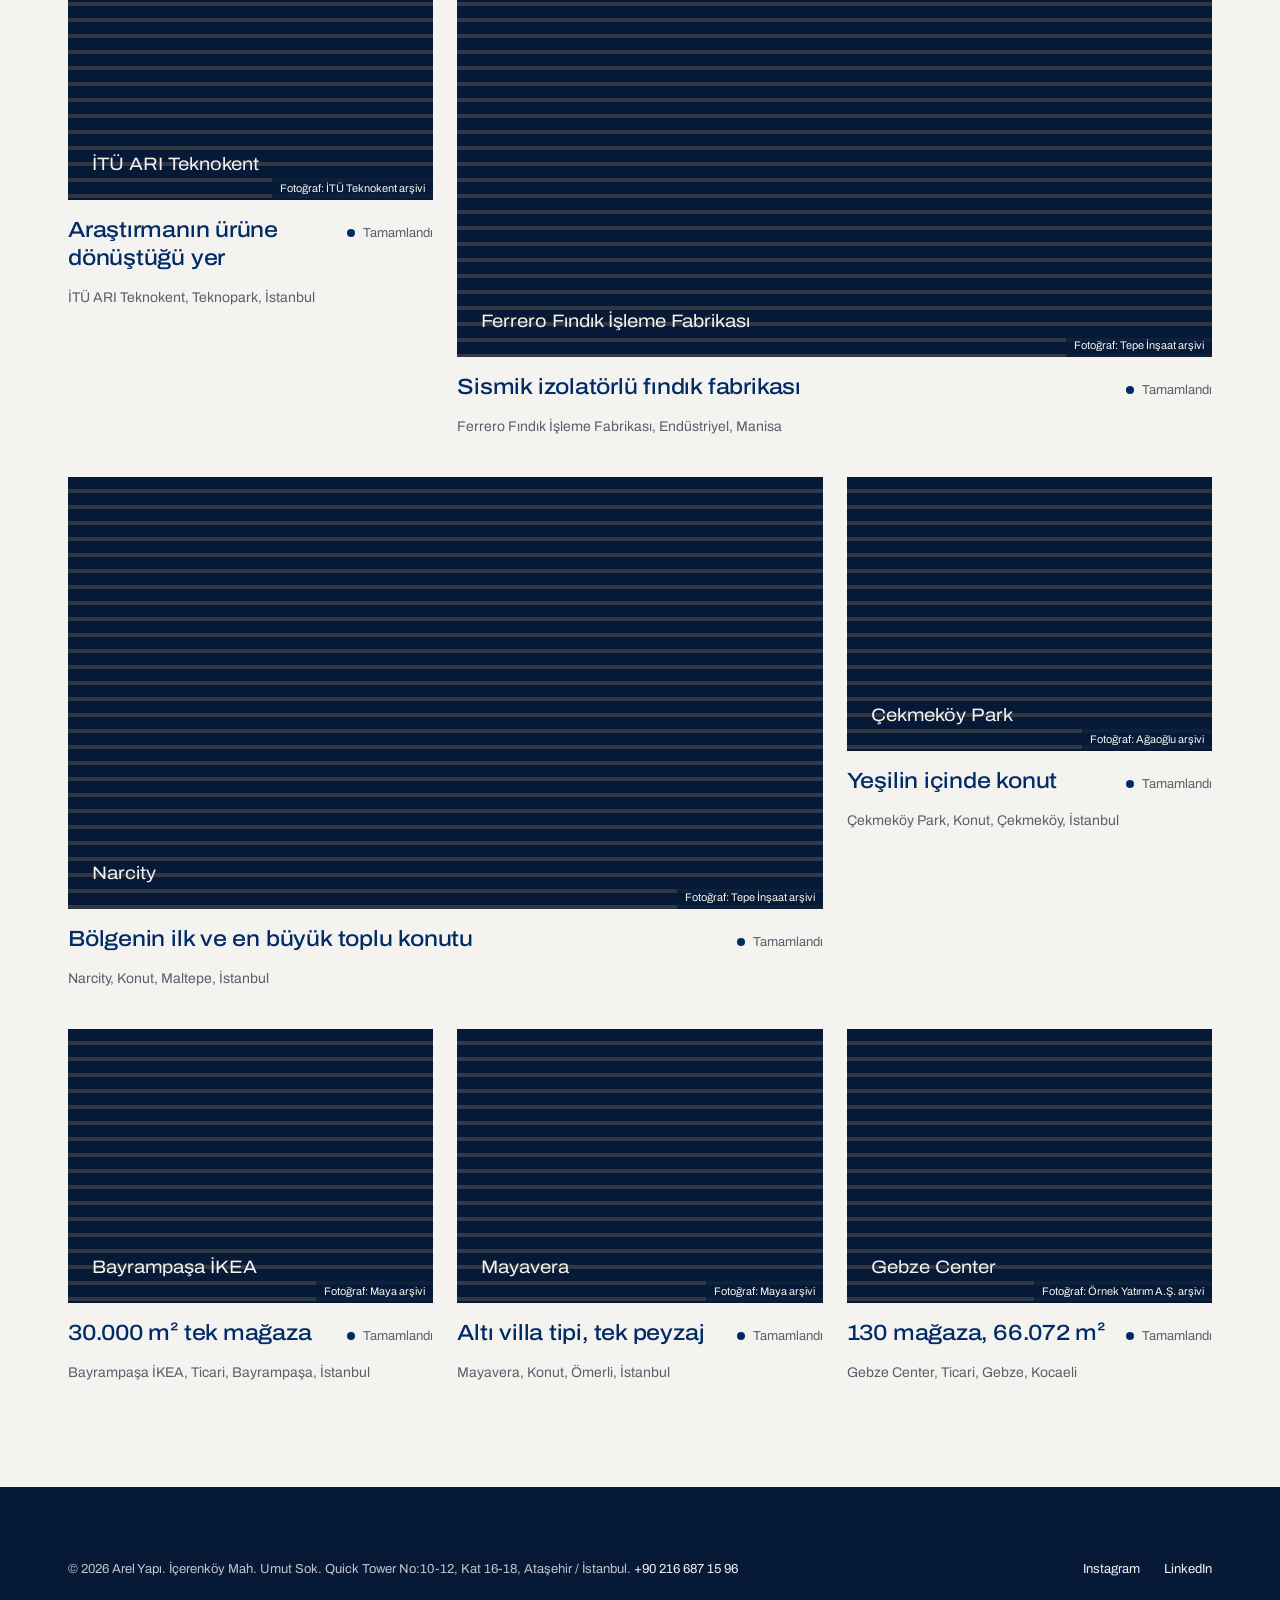
==== commit c5f59945: "Arel Yapı sitesi v5: yeni düzen, piramit hero, demo panel Koyu header, logodaki kat çizgileriyle kat" ====
--- a/galeri/index.html
+++ b/galeri/index.html
@@ -6,7 +6,7 @@
 <title>Galeri | Arel Yapı</title>
 <meta name="description" content="Arel Yapı proje galerisi: Kristal Kule, AND Plaza, Maslak 1453, Ferrero fabrikası ve diğer tamamlanan ve devam eden projelerin fotoğrafları ve künyeleri.">
 <link rel="canonical" href="https://www.arelyapi.net/galeri/">
-<meta name="theme-color" content="#F4F3EF">
+<meta name="theme-color" content="#061A38">
 <meta property="og:type" content="website">
 <meta property="og:locale" content="tr_TR">
 <meta property="og:title" content="Galeri | Arel Yapı">
--- a/assets/css/arel.css
+++ b/assets/css/arel.css
@@ -522,3 +522,146 @@
 .iletisim .talep .btn-primary { background: var(--lacivert); color: var(--kirec); border-color: var(--lacivert); }
 .iletisim .talep .btn-primary:hover { background: var(--gece); border-color: var(--gece); }
 .iletisim .talep h3 { color: var(--lacivert); }
+
+/* 11. v5 düzeni: koyu header, piramit hero, bant ritmi -------------------- */
+.site-header { background: rgba(6, 26, 56, .96); }
+.site-header.scrolled { border-bottom-color: var(--cizgi-koyu); }
+.site-header :focus-visible { outline-color: var(--bronz-acik); }
+.logo img { filter: brightness(0) invert(.96); }
+.nav a { color: rgba(244, 243, 239, .86); }
+.nav a:hover, .nav a[aria-current="page"] { color: var(--kirec); }
+.nav a[aria-current="page"]::after { background: var(--bronz-acik); }
+.nav .btn, .nav .btn:hover { background: var(--kirec); color: var(--lacivert); border-color: var(--kirec); }
+.menu-btn { color: var(--kirec); }
+.on-dark .btn-primary { background: var(--kirec); color: var(--lacivert); border-color: var(--kirec); }
+.on-dark .btn-primary:hover { background: var(--traverten); border-color: var(--traverten); }
+.on-dark h2 { color: var(--kirec); }
+.on-dark .section-head p { color: rgba(244, 243, 239, .76); }
+@media (max-width: 1020px) {
+  .nav { background: var(--gece); border-bottom-color: var(--cizgi-koyu); }
+  .nav a { border-bottom-color: var(--cizgi-koyu); color: var(--kirec); }
+}
+
+/* Hero: fotoğraf logodaki çizgili üçgenin içinden görünür ve alttan yükselir */
+.hero5 { background: var(--gece); color: var(--kirec); overflow: hidden; }
+.hero5-ic { position: relative; max-width: 1440px; margin: 0 auto; padding: 0 var(--gutter); display: grid; grid-template-columns: minmax(0, 7fr) minmax(0, 5fr); gap: var(--space-10); align-items: end; min-height: min(calc(100vh - 102px), 840px); }
+.hero5-metin { align-self: center; display: grid; gap: var(--space-10); padding: var(--space-26) 0; padding-left: max(0px, calc((min(100vw, 1440px) - var(--wrap)) / 2)); }
+.hero5 h1 { color: var(--kirec); font-size: clamp(44px, 5.6vw, 88px); line-height: 1; }
+.hero5 h1 .doner { display: block; overflow: hidden; color: var(--bronz-acik); padding-bottom: .08em; }
+.hero5 h1 #doner { display: inline-block; transition: transform .26s var(--ease), opacity .26s var(--ease); }
+.hero5 h1 #doner.cik { transform: translateY(40%); opacity: 0; }
+.hero5 .lead { font-size: 22px; line-height: 34px; max-width: 30em; color: rgba(244, 243, 239, .86); }
+.hero5 .actions { display: flex; gap: var(--space-4); flex-wrap: wrap; }
+.hero5 .doner-btn { color: rgba(244, 243, 239, .72); }
+.piramit { position: relative; align-self: end; height: min(78vh, 700px); clip-path: polygon(37% 0, 63% 0, 100% 100%, 0 100%); }
+.piramit .yuksel { position: absolute; inset: 0; animation: yuksel 1.7s var(--ease) .1s both; }
+.piramit picture, .piramit img { display: block; width: 100%; height: 100%; }
+.piramit img { object-fit: cover; object-position: 46% 18%; }
+.piramit::after { content: ""; position: absolute; inset: 0; background: repeating-linear-gradient(to bottom, transparent 0 42px, var(--gece) 42px 50px); }
+@keyframes yuksel { from { clip-path: inset(100% 0 0 0); } to { clip-path: inset(0); } }
+.hero5-not { position: absolute; left: max(var(--gutter), calc((min(100vw, 1440px) - var(--wrap)) / 2 + var(--gutter))); bottom: var(--space-6); font-family: var(--font-display); font-size: 13px; line-height: 18px; color: rgba(244, 243, 239, .62); }
+.hero5 .kunye-serit { background: var(--traverten); border: 0; color: var(--murekkep); }
+.hero5 .kunye-serit div { padding-top: var(--space-10); padding-bottom: var(--space-10); }
+.hero5 .kunye-serit dd { font-size: clamp(22px, 2.1vw, 32px); line-height: 1.1; margin-top: var(--space-2); }
+
+/* Manifesto: sıcak, insanlı */
+.man-grid { display: grid; grid-template-columns: minmax(0, 5fr) minmax(0, 6fr); gap: var(--space-26); align-items: center; }
+.man-grid figure { margin: 0; aspect-ratio: 4 / 5; overflow: hidden; position: relative; background: var(--traverten); }
+.man-grid img { width: 100%; height: 100%; object-fit: cover; }
+.man-metin { display: grid; gap: var(--space-6); justify-items: start; }
+.manifesto h2 { font-family: var(--font-serif); font-weight: 400; font-stretch: 100%; letter-spacing: -.01em; font-size: clamp(34px, 4.2vw, 60px); line-height: 1.12; color: var(--lacivert); }
+.manifesto .lead { font-size: 22px; line-height: 34px; max-width: 28em; }
+.man-deger { margin: var(--space-4) 0 0; width: 100%; border-top: 1px solid var(--murekkep); }
+.man-deger div { display: grid; grid-template-columns: 110px 1fr; gap: var(--space-6); padding: var(--space-4) 0; border-bottom: 1px solid var(--cizgi); align-items: baseline; }
+.man-deger dt { font-family: var(--font-display); font-weight: 600; font-size: 15px; color: var(--bronz); }
+.man-deger dd { margin: 0; font-size: 19px; line-height: 28px; }
+
+/* Sektörler taş bantta */
+.section.sektorler { background: var(--traverten); padding-bottom: var(--space-26); }
+.sektorler .sektor-grid a:hover, .sektorler .sektor-grid a:focus-visible { background: var(--kirec); }
+.sektor-grid h3 { font-size: 34px; line-height: 40px; }
+.sektor-grid a { padding: var(--space-10) var(--space-6); }
+
+/* Projeler: gece bandı, sinematik iki proje ve büyük dizin */
+.projeler5 { background: var(--gece); color: var(--kirec); }
+.projeler5 .featured { display: grid; grid-template-columns: 1fr; gap: var(--space-26); }
+.projeler5 .feat { grid-column: auto; margin: 0; display: grid; grid-template-columns: minmax(0, 7fr) minmax(0, 4fr); column-gap: var(--space-16); row-gap: var(--space-6); align-items: end; }
+.projeler5 .feat > a { grid-column: 1; grid-row: 1 / span 2; }
+.projeler5 .feat > p { grid-column: 2; align-self: end; color: rgba(244, 243, 239, .86); }
+.projeler5 .feat > dl { grid-column: 2; align-self: start; border-top: 1px solid var(--cizgi-koyu); padding-top: var(--space-4); }
+.projeler5 .feat-b { grid-template-columns: minmax(0, 4fr) minmax(0, 7fr); }
+.projeler5 .feat-b > a { grid-column: 2; }
+.projeler5 .feat-b > p, .projeler5 .feat-b > dl { grid-column: 1; }
+.projeler5 .feat figure, .projeler5 .feat-b figure { aspect-ratio: 16 / 10; background: #0B2550; }
+.projeler5 .feat h3 { color: var(--kirec); font-size: clamp(28px, 3.2vw, 46px); line-height: 1.08; }
+.projeler5 .feat-ad, .projeler5 .durum, .projeler5 .feat dt { color: rgba(244, 243, 239, .7); }
+.projeler5 .feat dd { color: var(--kirec); }
+.projeler5 .durum::before { background: var(--kirec); }
+.projeler5 .durum.devam::before { background: var(--bronz-acik); }
+.projeler5 .dizin { display: grid; grid-template-columns: minmax(0, 7fr) minmax(0, 5fr); column-gap: var(--space-16); margin-top: var(--space-26); padding-top: var(--space-16); border-top: 1px solid var(--cizgi-koyu); }
+.projeler5 .dizin > * { grid-column: 1; }
+.projeler5 .dizin h3 { color: var(--kirec); font-size: 15px; line-height: 20px; font-weight: 500; font-stretch: 100%; color: var(--bronz-acik); }
+.projeler5 .dizin-head { display: none; }
+.projeler5 .dizin-list { border-top-color: var(--cizgi-koyu); }
+.projeler5 .dizin-list li { border-bottom-color: var(--cizgi-koyu); }
+.projeler5 .dizin-list a { grid-template-columns: minmax(0, 1fr) auto 150px; color: rgba(244, 243, 239, .78); min-height: 72px; }
+.projeler5 .dizin-list .konum, .projeler5 .dizin-list .ortak { display: none; }
+.projeler5 .dizin-list .ad { color: var(--kirec); font-size: clamp(22px, 2.3vw, 32px); line-height: 1.15; }
+.projeler5 .dizin-list a:hover, .projeler5 .dizin-list a:focus-visible { background: rgba(244, 243, 239, .07); }
+.projeler5 .dizin-list a:hover .ad, .projeler5 .dizin-list a:focus-visible .ad { color: var(--bronz-acik); }
+.projeler5 .dizin-onizleme { grid-column: 2; grid-row: 1 / span 4; position: sticky; top: calc(var(--header-h) + 32px); align-self: start; width: 100%; aspect-ratio: 4 / 5; opacity: 1; box-shadow: none; background: repeating-linear-gradient(to bottom, #0B2550 0 42px, var(--gece) 42px 50px); }
+.projeler5 .dizin-onizleme img { opacity: 0; transition: opacity .3s var(--ease); }
+.projeler5 .dizin-onizleme.on img { opacity: 1; }
+.projeler5 .dizin-foot { justify-content: flex-start; }
+
+/* Hizmetler: kart yerine iki büyük sütun */
+.section.hizmetler { background: var(--kirec); }
+.hizmet-grid { gap: var(--space-26); }
+.hizmet { background: none; padding: 0; border-top: 3px solid var(--lacivert); padding-top: var(--space-6); }
+.hizmet h3 { font-size: clamp(32px, 3.6vw, 48px); line-height: 1.05; }
+.hizmet ul li { font-size: 22px; line-height: 32px; padding: 18px 0; }
+
+.section.haberler { background: var(--traverten); }
+.sorumluluk { background: var(--gece); color: var(--kirec); }
+.sorumluluk .rakamlar { margin-top: 0; }
+.sorumluluk .rakamlar dd { font-size: clamp(40px, 5vw, 76px); white-space: nowrap; }
+
+.ortaklar li { font-size: clamp(24px, 2.8vw, 40px); padding: var(--space-10) 0; }
+
+.section.kariyer5 { padding-top: 0; }
+.kar-grid { display: grid; grid-template-columns: minmax(0, 5fr) minmax(0, 6fr); gap: var(--space-26); align-items: start; }
+.kar-grid figure { margin: 0; aspect-ratio: 4 / 5; overflow: hidden; position: relative; background: var(--traverten); }
+.kar-grid img { width: 100%; height: 100%; object-fit: cover; }
+.kar-grid .section-head { margin-bottom: var(--space-10); }
+.kar-liste { border-top: 1px solid var(--murekkep); }
+.kar-liste li { border-bottom: 1px solid var(--cizgi); }
+.kar-liste a { display: grid; gap: var(--space-2); padding: var(--space-6) 0; text-decoration: none; color: var(--murekkep); transition: background-color .2s var(--ease), padding .3s var(--ease); }
+.kar-liste a:hover, .kar-liste a:focus-visible { background: var(--traverten); padding-left: var(--space-4); }
+.kar-liste h3 { font-size: 28px; line-height: 34px; font-weight: 500; font-stretch: 112%; }
+
+@media (max-width: 1020px) {
+  .hero5-ic { grid-template-columns: 1fr; min-height: 0; gap: 0; }
+  .hero5-metin { padding: var(--space-16) 0 var(--space-10); }
+  .piramit { height: 62vh; max-height: 520px; }
+  .hero5-not { position: static; padding: var(--space-4) 0; }
+  .man-grid, .kar-grid { grid-template-columns: 1fr; gap: var(--space-10); }
+  .man-grid figure, .kar-grid figure { aspect-ratio: 4 / 3; }
+  .projeler5 .feat, .projeler5 .feat-b { grid-template-columns: 1fr; }
+  .projeler5 .feat > a, .projeler5 .feat > p, .projeler5 .feat > dl, .projeler5 .feat-b > a, .projeler5 .feat-b > p, .projeler5 .feat-b > dl { grid-column: 1; grid-row: auto; }
+  .projeler5 .featured { gap: var(--space-16); }
+  .projeler5 .dizin { grid-template-columns: 1fr; margin-top: var(--space-16); }
+  .projeler5 .dizin-onizleme { display: none; }
+  .projeler5 .dizin-list a { grid-template-columns: minmax(0, 1fr) auto; }
+  .projeler5 .dizin-list .tur { display: none; }
+  .projeler5 .dizin-list .durum { grid-row: auto; }
+  .hizmet-grid { gap: var(--space-16); }
+}
+@media (max-width: 640px) {
+  .hero5 .lead, .manifesto .lead { font-size: 19px; line-height: 30px; }
+  .man-deger div { grid-template-columns: 1fr; gap: 2px; }
+  .section.sektorler { padding-bottom: var(--space-16); }
+  .sektor-grid a { padding: var(--space-6) 0; }
+  .hizmet ul li { font-size: 19px; line-height: 28px; }
+}
+@media (prefers-reduced-motion: reduce) { .piramit .yuksel { animation: none; } }
+.kunye-serit .wrap, .hero5 .kunye-serit .wrap { padding: 0 var(--gutter); border: 0; }
